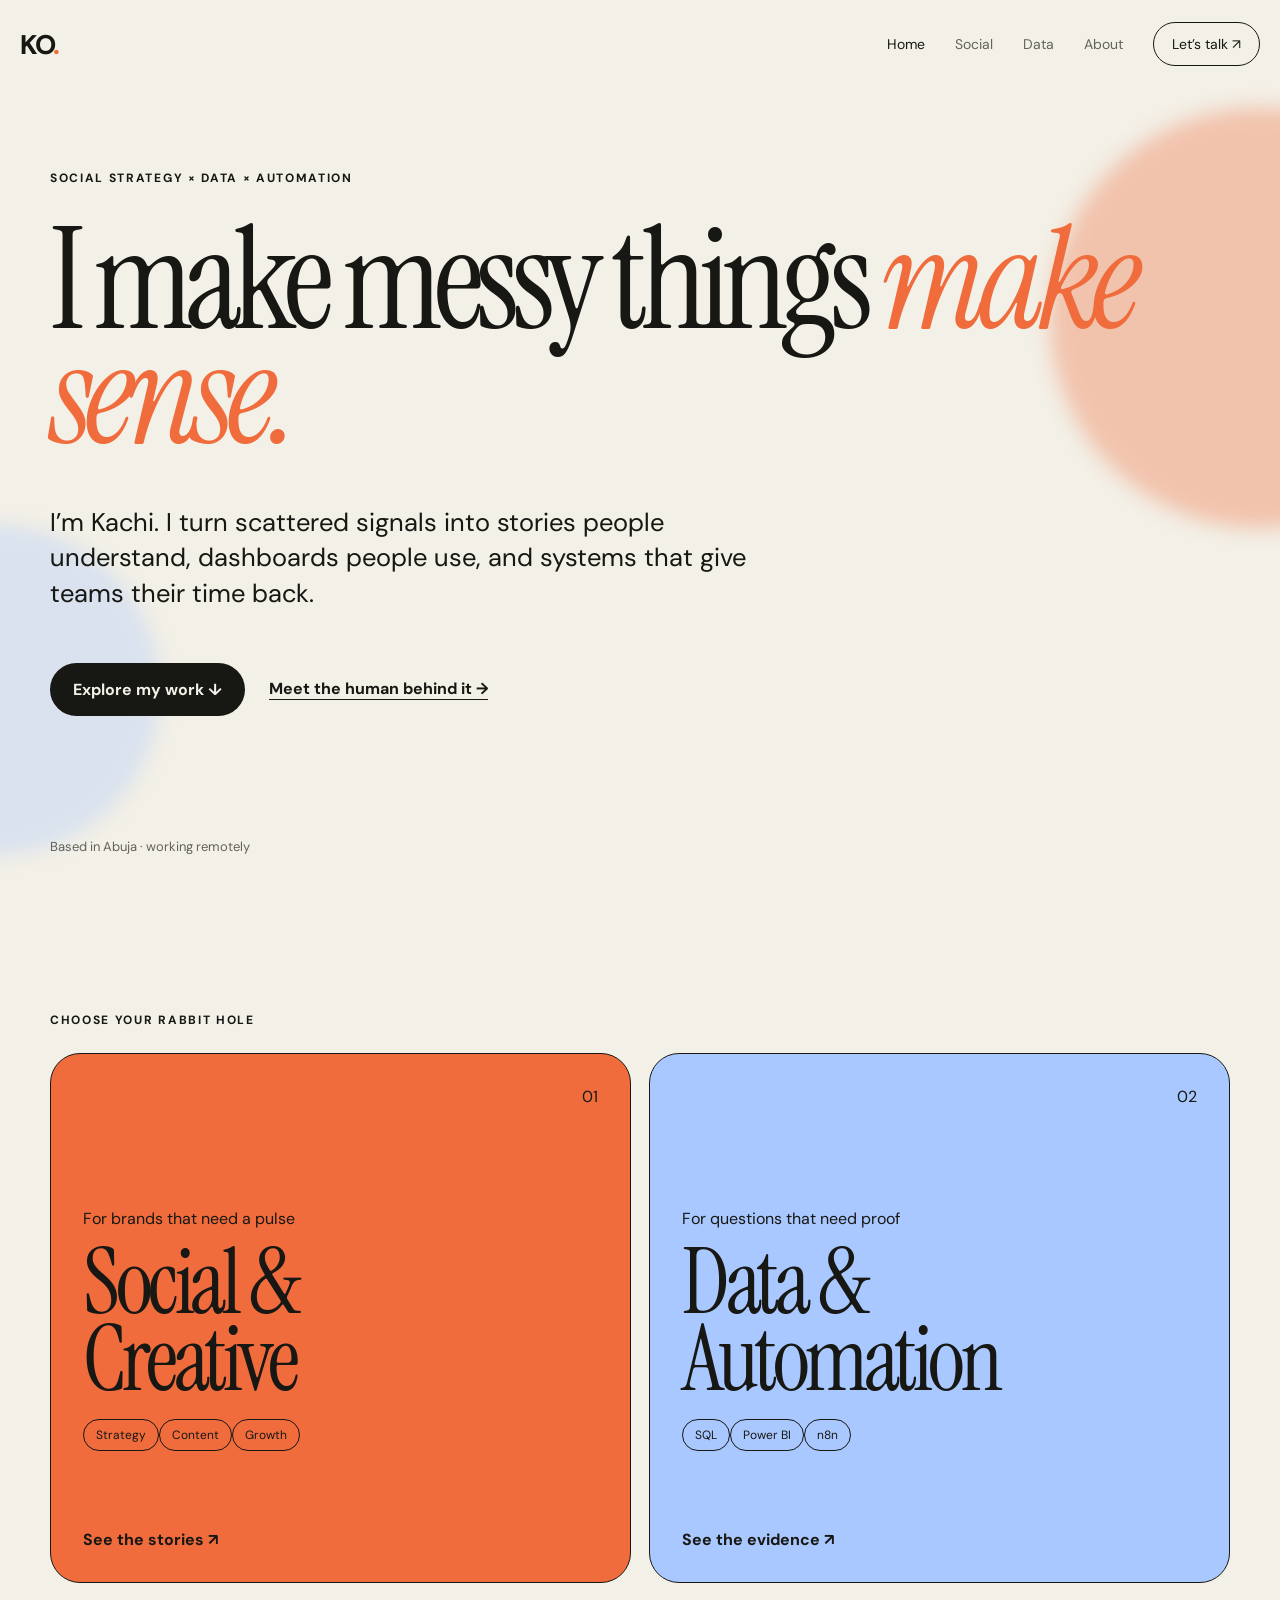
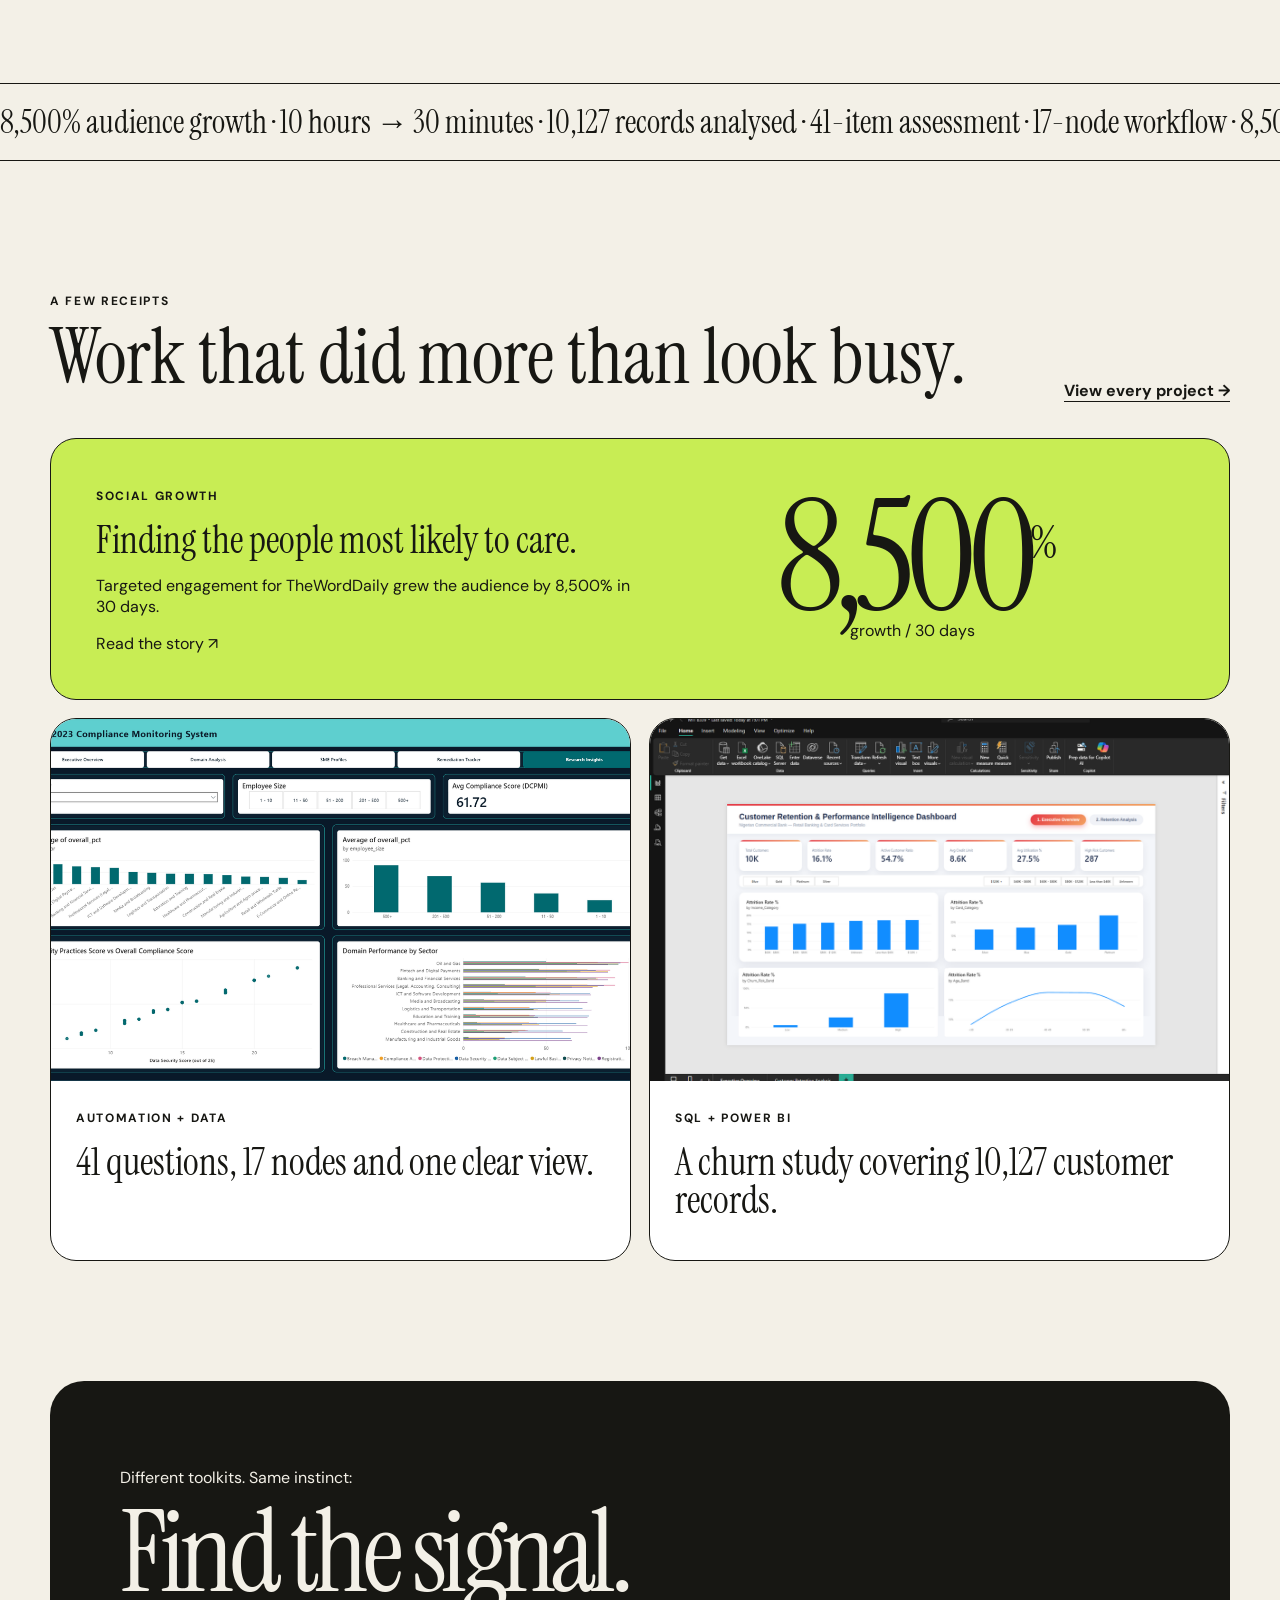
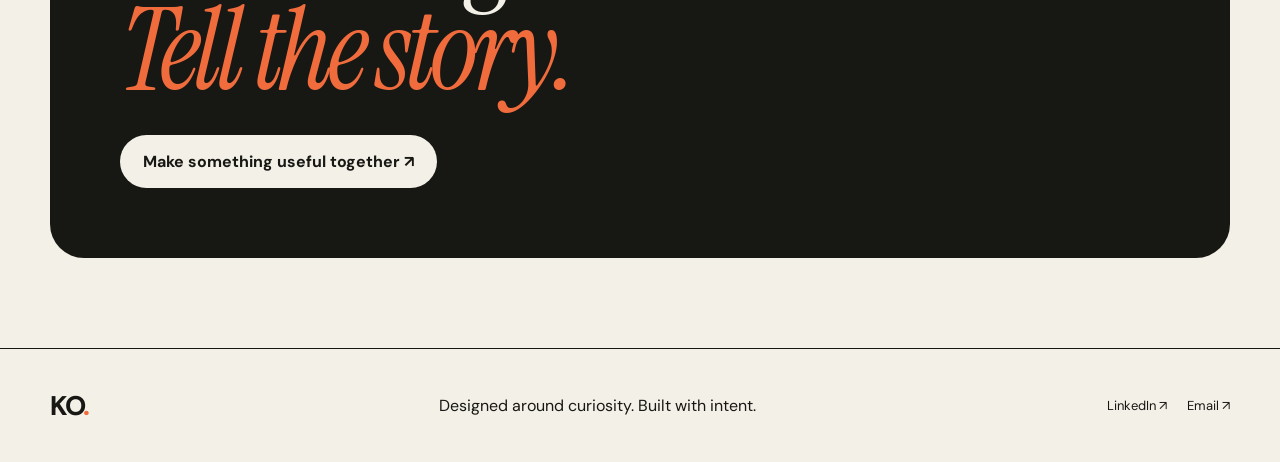
==== index.html @ 6366be4b "Correct portfolio media mapping and add image lightbox" ====
<!doctype html><html lang="en"><head><meta charset="utf-8"><meta name="viewport" content="width=device-width,initial-scale=1"><meta name="description" content="Kachi Ochemba — social strategist, data analyst and automation builder."><title>Kachi Ochemba — Making messy things make sense</title><link rel="icon" href="assets/favicon.svg"><link rel="stylesheet" href="styles.css"></head><body data-page="home"><div class="orb orb-a"></div><div class="orb orb-b"></div><header class="site-header"><a class="mark" href="index.html">KO<span>.</span></a><button class="menu">Menu</button><nav><a class="active" href="index.html">Home</a><a href="socials.html">Social</a><a href="data.html">Data</a><a href="about.html">About</a><a class="nav-cta" href="about.html#contact">Let’s talk ↗</a></nav></header><main>
<section class="hero wrap reveal"><p class="eyebrow">Social strategy × data × automation</p><h1>I make messy things <em>make sense.</em></h1><p class="hero-copy">I’m Kachi. I turn scattered signals into stories people understand, dashboards people use, and systems that give teams their time back.</p><div class="hero-actions"><a class="button dark" href="#choose">Explore my work ↓</a><a class="text-link" href="about.html">Meet the human behind it →</a></div><div class="hero-note">Based in Abuja · working remotely</div></section>
<section id="choose" class="choice wrap reveal"><p class="section-kicker">Choose your rabbit hole</p><div class="choice-grid"><a class="choice-card social-card" href="socials.html"><span class="choice-no">01</span><div><p>For brands that need a pulse</p><h2>Social &amp;<br>Creative</h2><span class="pill">Strategy</span><span class="pill">Content</span><span class="pill">Growth</span></div><strong>See the stories ↗</strong></a><a class="choice-card data-card" href="data.html"><span class="choice-no">02</span><div><p>For questions that need proof</p><h2>Data &amp;<br>Automation</h2><span class="pill">SQL</span><span class="pill">Power BI</span><span class="pill">n8n</span></div><strong>See the evidence ↗</strong></a></div></section>
<section class="ticker"><div>8,500% audience growth · 10 hours → 30 minutes · 10,127 records analysed · 41-item assessment · 17-node workflow · 8,500% audience growth ·</div></section>
<section class="featured wrap reveal"><div class="section-head"><div><p class="eyebrow">A few receipts</p><h2>Work that did more than look busy.</h2></div><a class="text-link" href="data.html">View every project →</a></div><div class="feature-grid"><article class="feature feature-wide"><div><span class="tag">SOCIAL GROWTH</span><h3>Finding the people most likely to care.</h3><p>Targeted engagement for TheWordDaily grew the audience by 8,500% in 30 days.</p><a href="socials.html#theworddaily">Read the story ↗</a></div><div class="metric-art"><strong>8,500<sup>%</sup></strong><span>growth / 30 days</span></div></article><a class="feature image-feature" href="project.html?id=ndpa"><img src="assets/imported/ndpa-1.png" alt="NDPA readiness dashboard"><div><span class="tag">AUTOMATION + DATA</span><h3>41 questions, 17 nodes and one clear view.</h3></div></a><a class="feature image-feature" href="project.html?id=retention"><img src="assets/imported/retention-1.png" alt="Customer retention dashboard"><div><span class="tag">SQL + POWER BI</span><h3>A churn study covering 10,127 customer records.</h3></div></a></div></section>
<section class="closing wrap reveal"><p>Different toolkits. Same instinct:</p><h2>Find the signal.<br><em>Tell the story.</em></h2><a class="button light" href="about.html#contact">Make something useful together ↗</a></section></main><footer><a class="mark" href="index.html">KO<span>.</span></a><p>Designed around curiosity. Built with intent.</p><div><a href="https://www.linkedin.com/in/onyekachi-ochemba">LinkedIn ↗</a><a href="mailto:ochembaonyekachi.t@gmail.com">Email ↗</a></div></footer><script src="script.js"></script></body></html>
---- styles.css ----
@import url('enhancements.css');@import url('https://fonts.googleapis.com/css2?family=DM+Sans:wght@400;500;600;700&family=Instrument+Serif:ital@0;1&display=swap');
:root{--ink:#171713;--paper:#f3f0e7;--orange:#f06c3d;--lime:#c8ed54;--blue:#a9c8ff;--line:rgba(23,23,19,.18);--serif:'Instrument Serif',Georgia,serif;--sans:'DM Sans',Arial,sans-serif}*{box-sizing:border-box}html{scroll-behavior:smooth}body{margin:0;background:var(--paper);color:var(--ink);font-family:var(--sans);overflow-x:hidden}a{color:inherit;text-decoration:none}img,video{display:block;max-width:100%}.wrap{width:min(1180px,calc(100% - 40px));margin:auto}.site-header{height:88px;width:min(1260px,calc(100% - 40px));margin:auto;display:flex;align-items:center;justify-content:space-between;position:relative;z-index:20}.mark{font-size:27px;font-weight:800;letter-spacing:-2px}.mark span{color:var(--orange)}nav{display:flex;align-items:center;gap:30px;font-size:14px}nav a{opacity:.65}nav a:hover,nav a.active{opacity:1}.nav-cta{border:1px solid var(--ink);border-radius:99px;padding:12px 18px;opacity:1}.menu{display:none;border:0;background:transparent;font:inherit}.orb{position:fixed;z-index:-1;border-radius:50%;filter:blur(10px);opacity:.34;pointer-events:none;animation:drift 12s ease-in-out infinite alternate}.orb-a{width:420px;height:420px;background:var(--orange);right:-190px;top:12%}.orb-b{width:330px;height:330px;background:var(--blue);left:-170px;bottom:5%;animation-delay:-5s}@keyframes drift{to{transform:translate3d(35px,-45px,0) scale(1.08)}}
.eyebrow,.section-kicker,.tag{font-size:12px;font-weight:700;letter-spacing:.14em;text-transform:uppercase}.hero{min-height:calc(100vh - 88px);display:flex;flex-direction:column;justify-content:center;padding:70px 0 45px}.hero h1,.page-hero h1,.about-hero h1{font-family:var(--serif);font-size:clamp(72px,11vw,160px);line-height:.82;letter-spacing:-.055em;margin:25px 0;max-width:1100px;font-weight:400}.hero h1 em,.page-hero h1 em,.about-hero h1 em,.closing em,.contact em{color:var(--orange);font-weight:400}.hero-copy,.page-hero>p:last-child{font-size:clamp(18px,2vw,27px);line-height:1.4;max-width:720px}.hero-actions{display:flex;gap:24px;align-items:center;margin-top:25px}.button{padding:16px 23px;border-radius:99px;display:inline-block;font-weight:700}.dark{background:var(--ink);color:var(--paper)}.light{background:var(--paper);color:var(--ink)}.text-link{font-weight:700;border-bottom:1px solid}.hero-note{margin-top:auto;font-size:13px;opacity:.65}.choice{padding:100px 0}.choice-grid{display:grid;grid-template-columns:1fr 1fr;gap:18px;margin-top:25px}.choice-card{min-height:530px;border:1px solid var(--ink);border-radius:30px;padding:32px;display:flex;flex-direction:column;justify-content:space-between;transition:.45s cubic-bezier(.2,.8,.2,1);overflow:hidden}.choice-card:hover{transform:translateY(-8px) rotate(-.5deg);box-shadow:10px 12px 0 var(--ink)}.social-card{background:var(--orange)}.data-card{background:var(--blue)}.choice-no{align-self:flex-end}.choice-card h2{font:400 clamp(58px,7vw,98px)/.85 var(--serif);letter-spacing:-.05em;margin:10px 0 25px}.pill{border:1px solid;border-radius:99px;padding:7px 12px;font-size:12px}.ticker{border-block:1px solid;overflow:hidden;padding:17px 0;white-space:nowrap}.ticker div{font:32px var(--serif);animation:ticker 25s linear infinite}@keyframes ticker{to{transform:translateX(-50%)}}.featured{padding:120px 0}.section-head{display:flex;justify-content:space-between;align-items:end;gap:30px;margin-bottom:36px}.section-head h2,.process h2{font:400 clamp(48px,6vw,82px)/.95 var(--serif);margin:8px 0}.feature-grid{display:grid;grid-template-columns:1fr 1fr;gap:18px}.feature{border:1px solid;border-radius:26px;overflow:hidden;background:#fff;transition:.35s}.feature:hover,.project-card:hover{transform:translateY(-6px)}.feature-wide{grid-column:1/-1;background:var(--lime);display:grid;grid-template-columns:1fr 1fr;padding:45px}.feature h3{font:400 38px/1 var(--serif);margin:16px 0}.metric-art{display:flex;flex-direction:column;justify-content:center;align-items:center}.metric-art strong{font:400 clamp(80px,12vw,170px)/.8 var(--serif);letter-spacing:-.06em}.metric-art sup{font-size:.3em}.image-feature img{width:100%;aspect-ratio:16/10;object-fit:cover}.image-feature div{padding:25px}.closing{background:var(--ink);color:var(--paper);border-radius:34px;padding:70px;margin-bottom:90px}.closing h2,.contact h2{font:400 clamp(62px,9vw,125px)/.85 var(--serif);letter-spacing:-.05em;margin:15px 0 35px}
.page-hero{padding:100px 0 80px}.page-hero h1{font-size:clamp(70px,10vw,145px)}.social-proof{display:grid;grid-template-columns:repeat(3,1fr);border-block:1px solid}.social-proof div{padding:35px;border-right:1px solid;display:flex;flex-direction:column}.social-proof div:last-child{border:0}.social-proof strong{font:400 48px var(--serif)}.social-proof span{font-size:13px}.case-list{padding:100px 0}.social-case{display:grid;grid-template-columns:55px 1.1fr .9fr;gap:32px;padding:70px 0;border-top:1px solid;align-items:center}.social-case.reverse .case-story{order:3}.social-case.reverse .case-visual,.social-case.reverse .case-video{order:2}.case-index{align-self:start;font:26px var(--serif)}.case-story h2{font:400 clamp(46px,5vw,74px)/.95 var(--serif);margin:12px 0}.lead{font-size:19px;line-height:1.55}.story-grid{display:grid;grid-template-columns:1fr 1fr;gap:24px}.story-grid h3{font-size:13px;text-transform:uppercase;letter-spacing:.1em}.story-grid p{line-height:1.55}.case-visual,.case-video{width:100%;max-height:600px;object-fit:cover;border:1px solid;border-radius:24px;background:#111}.case-visual.portrait{object-position:top}.reel-room{background:var(--ink);color:var(--paper);padding:90px 0}.video-row{display:grid;grid-template-columns:repeat(3,1fr);gap:18px}.video-row video{width:100%;aspect-ratio:9/16;object-fit:cover;border-radius:22px;border:1px solid #555}.process{padding:100px 0}.process ol{list-style:none;padding:0;border-top:1px solid}.process li{display:grid;grid-template-columns:60px 180px 1fr;padding:24px 0;border-bottom:1px solid;align-items:center}.process b{font:32px var(--serif)}
.project-grid{display:grid;grid-template-columns:1fr 1fr;gap:24px;padding-bottom:110px}.project-card{border:1px solid;border-radius:25px;overflow:hidden;background:#fff;transition:.35s}.hero-project{grid-column:1/-1;display:grid;grid-template-columns:1.2fr .8fr}.project-image{background:#dde7ee;padding:18px;display:flex;align-items:center}.project-image img{width:100%;aspect-ratio:16/10;object-fit:contain}.project-copy{padding:30px}.project-copy>span{font-size:11px;letter-spacing:.12em}.project-copy h2{font:400 40px/1 var(--serif);margin:16px 0}.project-copy p{line-height:1.55}.project-copy b{font-size:13px}.project-detail-hero{padding:85px 0 45px}.project-detail-hero h1{font:400 clamp(60px,9vw,125px)/.85 var(--serif);letter-spacing:-.05em;margin:20px 0}.project-meta{display:flex;flex-wrap:wrap;gap:8px}.project-meta span{border:1px solid;border-radius:99px;padding:7px 11px;font-size:11px}.project-gallery{display:grid;grid-template-columns:repeat(2,1fr);gap:18px}.project-gallery img{width:100%;border:1px solid;border-radius:20px}.project-narrative{display:grid;grid-template-columns:repeat(2,1fr);gap:40px;padding:80px 0}.project-narrative h2{font:400 50px var(--serif);margin:0}.project-narrative h3{font-size:13px;letter-spacing:.12em;text-transform:uppercase;margin-top:30px}.project-narrative p{font-size:18px;line-height:1.65}.resource-links{display:flex;gap:12px;flex-wrap:wrap}.resource-links a{border:1px solid;border-radius:99px;padding:12px 17px;font-weight:700}
.about-hero{display:grid;grid-template-columns:1.2fr .8fr;gap:60px;align-items:center;padding:80px 0}.about-hero h1{font-size:clamp(58px,7vw,105px)}.about-hero p{font-size:20px;line-height:1.6}.about-hero figure{margin:0}.about-hero img{width:100%;max-height:650px;object-fit:cover;border-radius:200px 200px 20px 20px;border:1px solid}.about-hero figcaption{text-align:center;font-size:12px;margin-top:10px}.about-body{display:grid;grid-template-columns:1fr 1fr;gap:70px;border-block:1px solid;padding:90px 0}.about-body h2{font:400 60px/1 var(--serif);margin:12px 0}.about-body p{font-size:18px;line-height:1.7}.tool-belt{padding:80px 0}.tool-belt div{display:flex;flex-wrap:wrap;gap:10px;margin-top:25px}.tool-belt span{font:30px var(--serif);border:1px solid;border-radius:99px;padding:10px 19px}.contact{background:var(--orange);border:1px solid;border-radius:30px;padding:60px;margin-bottom:90px}.email-link{font-size:clamp(20px,3vw,42px);border-bottom:2px solid}.contact-links{display:flex;gap:25px;margin-top:35px}footer{border-top:1px solid;padding:30px max(20px,calc((100vw - 1180px)/2));display:flex;justify-content:space-between;align-items:center}footer div{display:flex;gap:20px;font-size:13px}
.reveal{opacity:0;transform:translateY(28px);transition:opacity .8s,transform .8s}.reveal.visible{opacity:1;transform:none}@media(max-width:780px){.site-header{height:70px}.menu{display:block}nav{display:none;position:absolute;top:65px;left:0;right:0;background:var(--paper);border:1px solid;padding:20px;border-radius:18px;flex-direction:column;align-items:flex-start}nav.open{display:flex}.hero{min-height:85vh}.hero h1{font-size:70px}.choice-grid,.feature-grid,.project-grid,.about-hero,.about-body,.project-narrative{grid-template-columns:1fr}.choice-card{min-height:400px}.feature-wide,.hero-project{grid-column:auto;display:block}.metric-art{padding-top:55px}.social-proof{grid-template-columns:1fr}.social-proof div{border-right:0;border-bottom:1px solid}.social-case{grid-template-columns:35px 1fr}.case-visual,.case-video{grid-column:2}.social-case.reverse .case-story,.social-case.reverse .case-visual,.social-case.reverse .case-video{order:initial}.video-row{grid-template-columns:1fr 1fr 1fr;overflow:auto}.video-row video{min-width:240px}.story-grid{grid-template-columns:1fr}.process li{grid-template-columns:45px 100px 1fr}.project-gallery{grid-template-columns:1fr}.about-hero figure{width:80%;margin:auto}.contact{padding:35px 22px}.contact-links,footer{flex-direction:column;align-items:flex-start}.section-head{align-items:flex-start;flex-direction:column}}@media(prefers-reduced-motion:reduce){*{scroll-behavior:auto!important;animation:none!important;transition:none!important}.reveal{opacity:1;transform:none}}
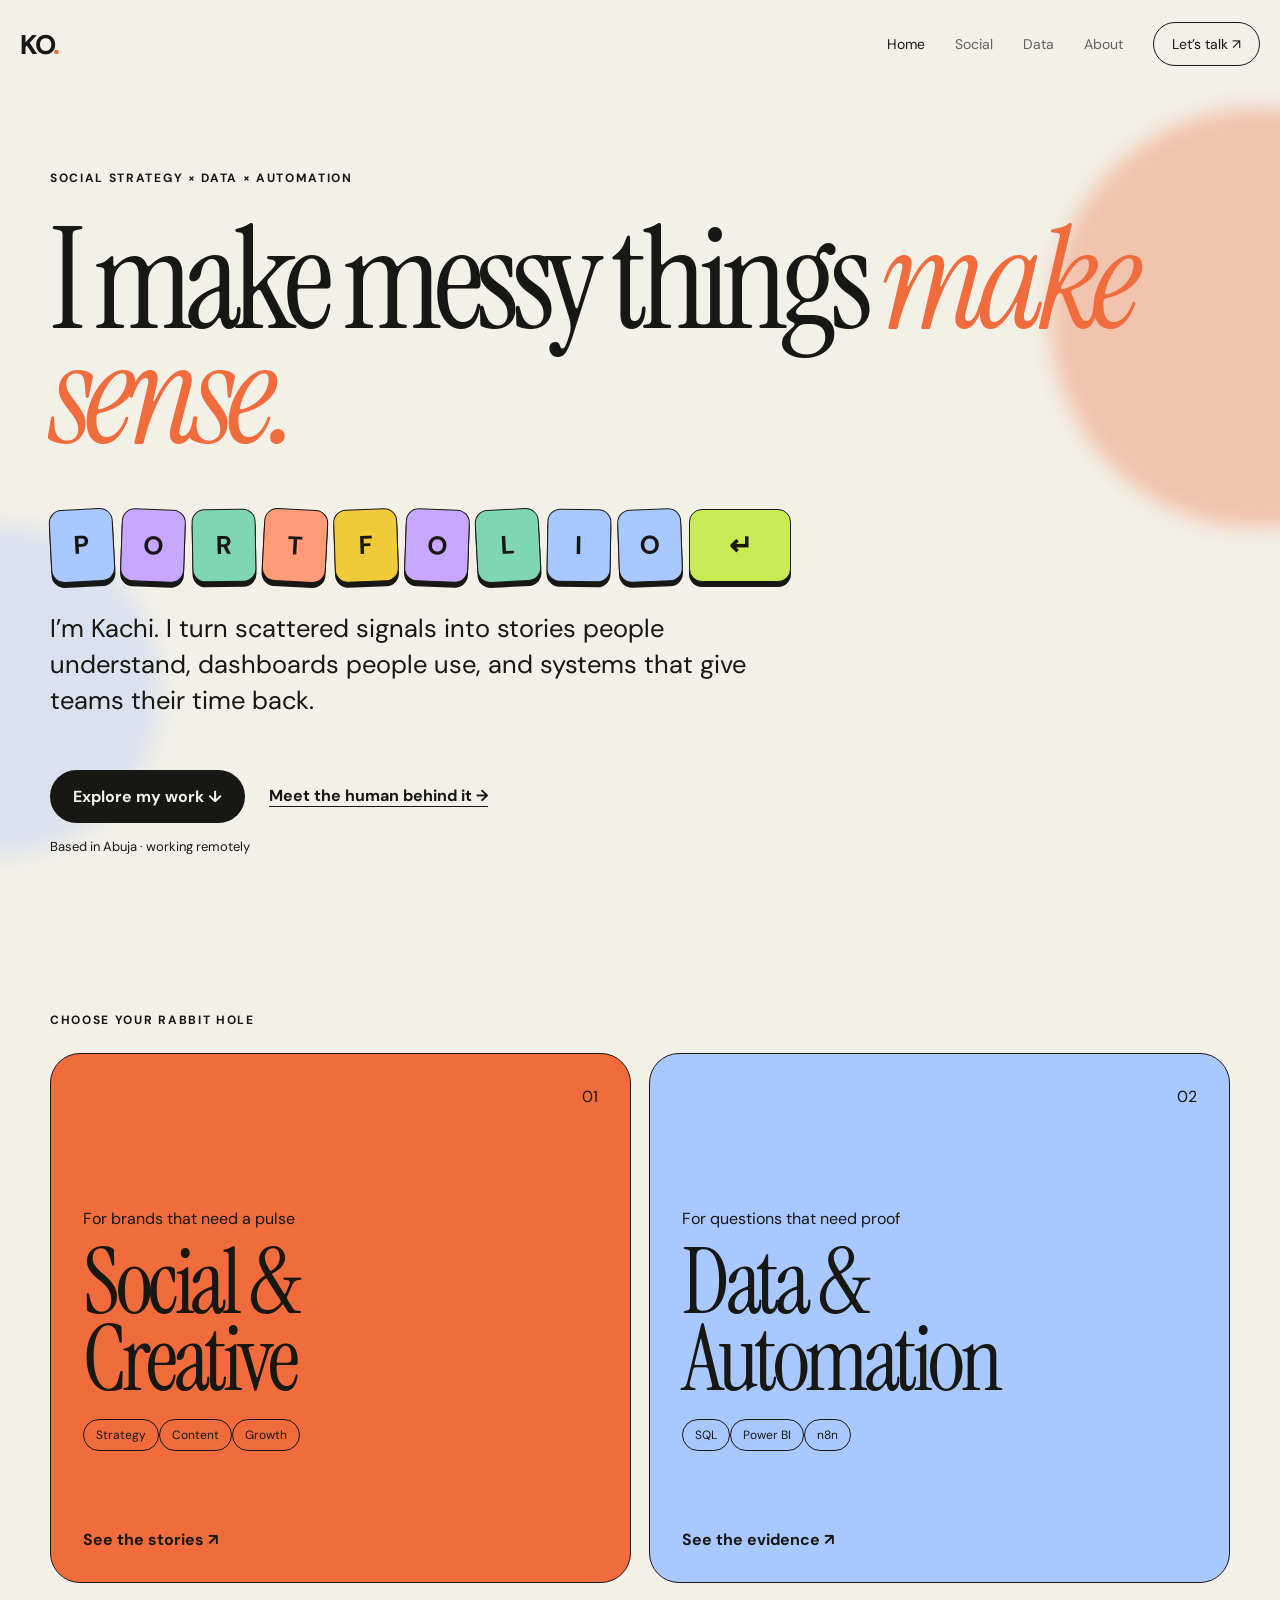
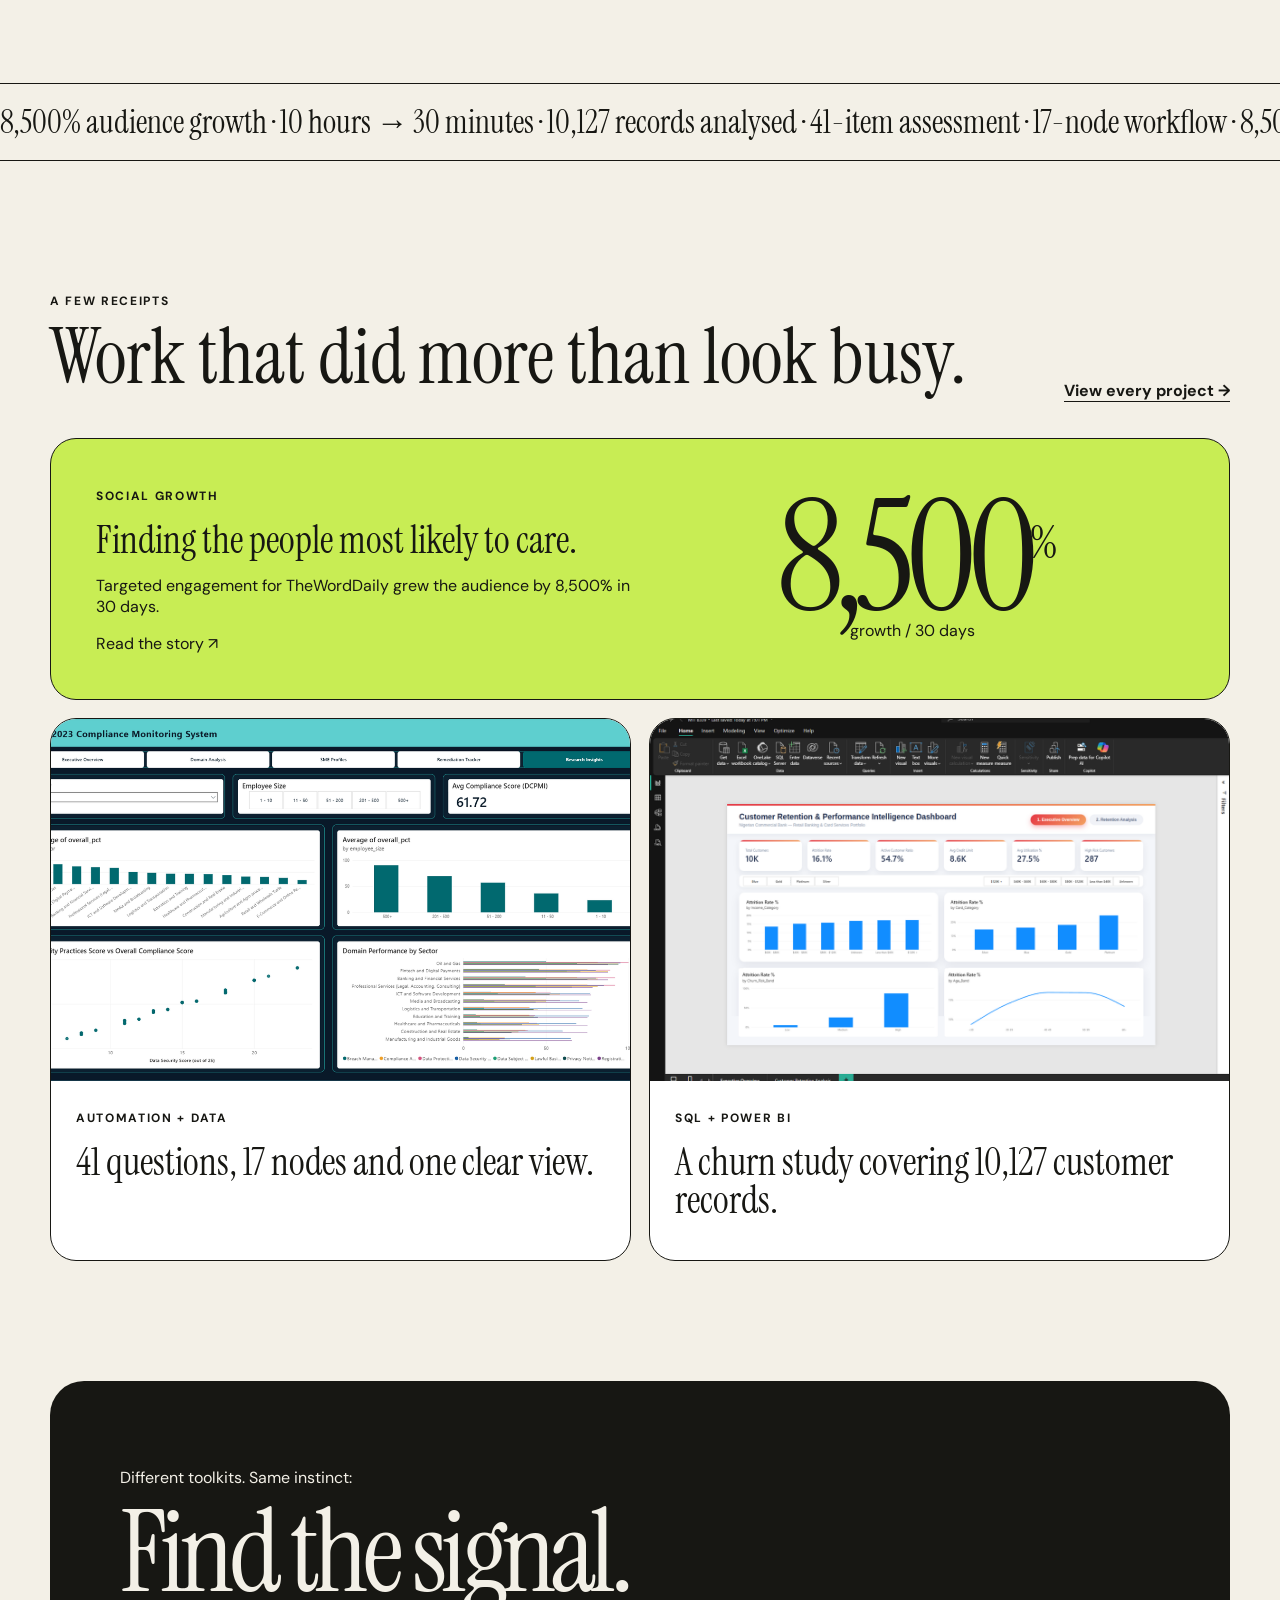
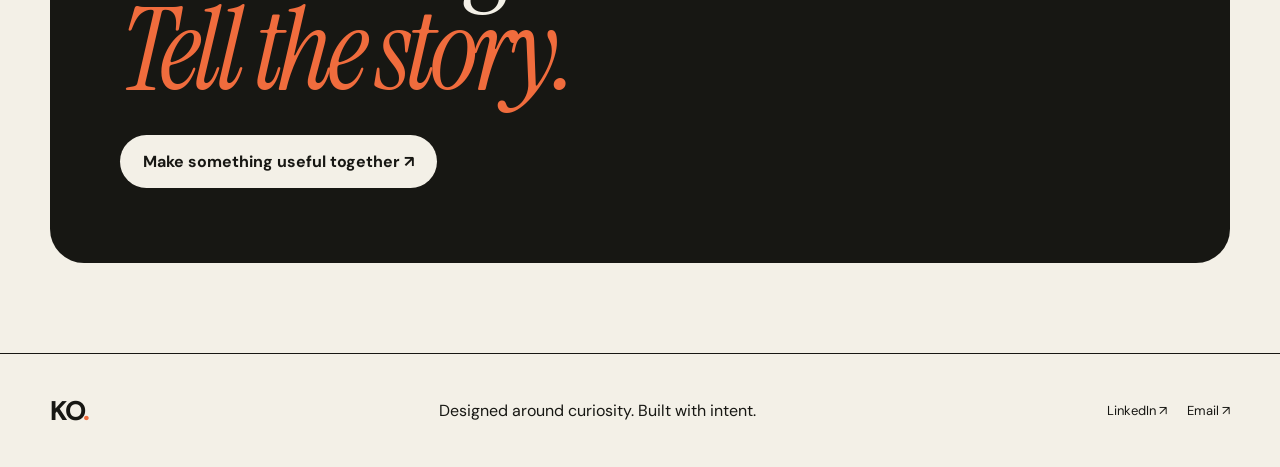
==== commit 8791a846: "Add tactile motion system and new portrait" ====
--- a/index.html
+++ b/index.html
@@ -1,5 +1,5 @@
 <!doctype html><html lang="en"><head><meta charset="utf-8"><meta name="viewport" content="width=device-width,initial-scale=1"><meta name="description" content="Kachi Ochemba — social strategist, data analyst and automation builder."><title>Kachi Ochemba — Making messy things make sense</title><link rel="icon" href="assets/favicon.svg"><link rel="stylesheet" href="styles.css"></head><body data-page="home"><div class="orb orb-a"></div><div class="orb orb-b"></div><header class="site-header"><a class="mark" href="index.html">KO<span>.</span></a><button class="menu">Menu</button><nav><a class="active" href="index.html">Home</a><a href="socials.html">Social</a><a href="data.html">Data</a><a href="about.html">About</a><a class="nav-cta" href="about.html#contact">Let’s talk ↗</a></nav></header><main>
-<section class="hero wrap reveal"><p class="eyebrow">Social strategy × data × automation</p><h1>I make messy things <em>make sense.</em></h1><p class="hero-copy">I’m Kachi. I turn scattered signals into stories people understand, dashboards people use, and systems that give teams their time back.</p><div class="hero-actions"><a class="button dark" href="#choose">Explore my work ↓</a><a class="text-link" href="about.html">Meet the human behind it →</a></div><div class="hero-note">Based in Abuja · working remotely</div></section>
+<section class="hero wrap reveal"><p class="eyebrow">Social strategy × data × automation</p><h1>I make messy things <em>make sense.</em></h1><div class="key-deck" aria-label="Portfolio"><span style="--r:-3deg">P</span><span style="--r:2deg">O</span><span style="--r:-1deg">R</span><span style="--r:3deg">T</span><span style="--r:-2deg">F</span><span style="--r:2deg">O</span><span style="--r:-3deg">L</span><span style="--r:1deg">I</span><span style="--r:-2deg">O</span><span class="enter-key">↵</span></div><p class="hero-copy">I’m Kachi. I turn scattered signals into stories people understand, dashboards people use, and systems that give teams their time back.</p><div class="hero-actions"><a class="button dark" href="#choose">Explore my work ↓</a><a class="text-link" href="about.html">Meet the human behind it →</a></div><div class="hero-note">Based in Abuja · working remotely</div></section>
 <section id="choose" class="choice wrap reveal"><p class="section-kicker">Choose your rabbit hole</p><div class="choice-grid"><a class="choice-card social-card" href="socials.html"><span class="choice-no">01</span><div><p>For brands that need a pulse</p><h2>Social &amp;<br>Creative</h2><span class="pill">Strategy</span><span class="pill">Content</span><span class="pill">Growth</span></div><strong>See the stories ↗</strong></a><a class="choice-card data-card" href="data.html"><span class="choice-no">02</span><div><p>For questions that need proof</p><h2>Data &amp;<br>Automation</h2><span class="pill">SQL</span><span class="pill">Power BI</span><span class="pill">n8n</span></div><strong>See the evidence ↗</strong></a></div></section>
 <section class="ticker"><div>8,500% audience growth · 10 hours → 30 minutes · 10,127 records analysed · 41-item assessment · 17-node workflow · 8,500% audience growth ·</div></section>
 <section class="featured wrap reveal"><div class="section-head"><div><p class="eyebrow">A few receipts</p><h2>Work that did more than look busy.</h2></div><a class="text-link" href="data.html">View every project →</a></div><div class="feature-grid"><article class="feature feature-wide"><div><span class="tag">SOCIAL GROWTH</span><h3>Finding the people most likely to care.</h3><p>Targeted engagement for TheWordDaily grew the audience by 8,500% in 30 days.</p><a href="socials.html#theworddaily">Read the story ↗</a></div><div class="metric-art"><strong>8,500<sup>%</sup></strong><span>growth / 30 days</span></div></article><a class="feature image-feature" href="project.html?id=ndpa"><img src="assets/imported/ndpa-1.png" alt="NDPA readiness dashboard"><div><span class="tag">AUTOMATION + DATA</span><h3>41 questions, 17 nodes and one clear view.</h3></div></a><a class="feature image-feature" href="project.html?id=retention"><img src="assets/imported/retention-1.png" alt="Customer retention dashboard"><div><span class="tag">SQL + POWER BI</span><h3>A churn study covering 10,127 customer records.</h3></div></a></div></section>
--- a/styles.css
+++ b/styles.css
@@ -1,4 +1,4 @@
-@import url('enhancements.css');@import url('https://fonts.googleapis.com/css2?family=DM+Sans:wght@400;500;600;700&family=Instrument+Serif:ital@0;1&display=swap');
+@import url('enhancements.css');@import url('motion.css');@import url('https://fonts.googleapis.com/css2?family=DM+Sans:wght@400;500;600;700&family=Instrument+Serif:ital@0;1&display=swap');
 :root{--ink:#171713;--paper:#f3f0e7;--orange:#f06c3d;--lime:#c8ed54;--blue:#a9c8ff;--line:rgba(23,23,19,.18);--serif:'Instrument Serif',Georgia,serif;--sans:'DM Sans',Arial,sans-serif}*{box-sizing:border-box}html{scroll-behavior:smooth}body{margin:0;background:var(--paper);color:var(--ink);font-family:var(--sans);overflow-x:hidden}a{color:inherit;text-decoration:none}img,video{display:block;max-width:100%}.wrap{width:min(1180px,calc(100% - 40px));margin:auto}.site-header{height:88px;width:min(1260px,calc(100% - 40px));margin:auto;display:flex;align-items:center;justify-content:space-between;position:relative;z-index:20}.mark{font-size:27px;font-weight:800;letter-spacing:-2px}.mark span{color:var(--orange)}nav{display:flex;align-items:center;gap:30px;font-size:14px}nav a{opacity:.65}nav a:hover,nav a.active{opacity:1}.nav-cta{border:1px solid var(--ink);border-radius:99px;padding:12px 18px;opacity:1}.menu{display:none;border:0;background:transparent;font:inherit}.orb{position:fixed;z-index:-1;border-radius:50%;filter:blur(10px);opacity:.34;pointer-events:none;animation:drift 12s ease-in-out infinite alternate}.orb-a{width:420px;height:420px;background:var(--orange);right:-190px;top:12%}.orb-b{width:330px;height:330px;background:var(--blue);left:-170px;bottom:5%;animation-delay:-5s}@keyframes drift{to{transform:translate3d(35px,-45px,0) scale(1.08)}}
 .eyebrow,.section-kicker,.tag{font-size:12px;font-weight:700;letter-spacing:.14em;text-transform:uppercase}.hero{min-height:calc(100vh - 88px);display:flex;flex-direction:column;justify-content:center;padding:70px 0 45px}.hero h1,.page-hero h1,.about-hero h1{font-family:var(--serif);font-size:clamp(72px,11vw,160px);line-height:.82;letter-spacing:-.055em;margin:25px 0;max-width:1100px;font-weight:400}.hero h1 em,.page-hero h1 em,.about-hero h1 em,.closing em,.contact em{color:var(--orange);font-weight:400}.hero-copy,.page-hero>p:last-child{font-size:clamp(18px,2vw,27px);line-height:1.4;max-width:720px}.hero-actions{display:flex;gap:24px;align-items:center;margin-top:25px}.button{padding:16px 23px;border-radius:99px;display:inline-block;font-weight:700}.dark{background:var(--ink);color:var(--paper)}.light{background:var(--paper);color:var(--ink)}.text-link{font-weight:700;border-bottom:1px solid}.hero-note{margin-top:auto;font-size:13px;opacity:.65}.choice{padding:100px 0}.choice-grid{display:grid;grid-template-columns:1fr 1fr;gap:18px;margin-top:25px}.choice-card{min-height:530px;border:1px solid var(--ink);border-radius:30px;padding:32px;display:flex;flex-direction:column;justify-content:space-between;transition:.45s cubic-bezier(.2,.8,.2,1);overflow:hidden}.choice-card:hover{transform:translateY(-8px) rotate(-.5deg);box-shadow:10px 12px 0 var(--ink)}.social-card{background:var(--orange)}.data-card{background:var(--blue)}.choice-no{align-self:flex-end}.choice-card h2{font:400 clamp(58px,7vw,98px)/.85 var(--serif);letter-spacing:-.05em;margin:10px 0 25px}.pill{border:1px solid;border-radius:99px;padding:7px 12px;font-size:12px}.ticker{border-block:1px solid;overflow:hidden;padding:17px 0;white-space:nowrap}.ticker div{font:32px var(--serif);animation:ticker 25s linear infinite}@keyframes ticker{to{transform:translateX(-50%)}}.featured{padding:120px 0}.section-head{display:flex;justify-content:space-between;align-items:end;gap:30px;margin-bottom:36px}.section-head h2,.process h2{font:400 clamp(48px,6vw,82px)/.95 var(--serif);margin:8px 0}.feature-grid{display:grid;grid-template-columns:1fr 1fr;gap:18px}.feature{border:1px solid;border-radius:26px;overflow:hidden;background:#fff;transition:.35s}.feature:hover,.project-card:hover{transform:translateY(-6px)}.feature-wide{grid-column:1/-1;background:var(--lime);display:grid;grid-template-columns:1fr 1fr;padding:45px}.feature h3{font:400 38px/1 var(--serif);margin:16px 0}.metric-art{display:flex;flex-direction:column;justify-content:center;align-items:center}.metric-art strong{font:400 clamp(80px,12vw,170px)/.8 var(--serif);letter-spacing:-.06em}.metric-art sup{font-size:.3em}.image-feature img{width:100%;aspect-ratio:16/10;object-fit:cover}.image-feature div{padding:25px}.closing{background:var(--ink);color:var(--paper);border-radius:34px;padding:70px;margin-bottom:90px}.closing h2,.contact h2{font:400 clamp(62px,9vw,125px)/.85 var(--serif);letter-spacing:-.05em;margin:15px 0 35px}
 .page-hero{padding:100px 0 80px}.page-hero h1{font-size:clamp(70px,10vw,145px)}.social-proof{display:grid;grid-template-columns:repeat(3,1fr);border-block:1px solid}.social-proof div{padding:35px;border-right:1px solid;display:flex;flex-direction:column}.social-proof div:last-child{border:0}.social-proof strong{font:400 48px var(--serif)}.social-proof span{font-size:13px}.case-list{padding:100px 0}.social-case{display:grid;grid-template-columns:55px 1.1fr .9fr;gap:32px;padding:70px 0;border-top:1px solid;align-items:center}.social-case.reverse .case-story{order:3}.social-case.reverse .case-visual,.social-case.reverse .case-video{order:2}.case-index{align-self:start;font:26px var(--serif)}.case-story h2{font:400 clamp(46px,5vw,74px)/.95 var(--serif);margin:12px 0}.lead{font-size:19px;line-height:1.55}.story-grid{display:grid;grid-template-columns:1fr 1fr;gap:24px}.story-grid h3{font-size:13px;text-transform:uppercase;letter-spacing:.1em}.story-grid p{line-height:1.55}.case-visual,.case-video{width:100%;max-height:600px;object-fit:cover;border:1px solid;border-radius:24px;background:#111}.case-visual.portrait{object-position:top}.reel-room{background:var(--ink);color:var(--paper);padding:90px 0}.video-row{display:grid;grid-template-columns:repeat(3,1fr);gap:18px}.video-row video{width:100%;aspect-ratio:9/16;object-fit:cover;border-radius:22px;border:1px solid #555}.process{padding:100px 0}.process ol{list-style:none;padding:0;border-top:1px solid}.process li{display:grid;grid-template-columns:60px 180px 1fr;padding:24px 0;border-bottom:1px solid;align-items:center}.process b{font:32px var(--serif)}
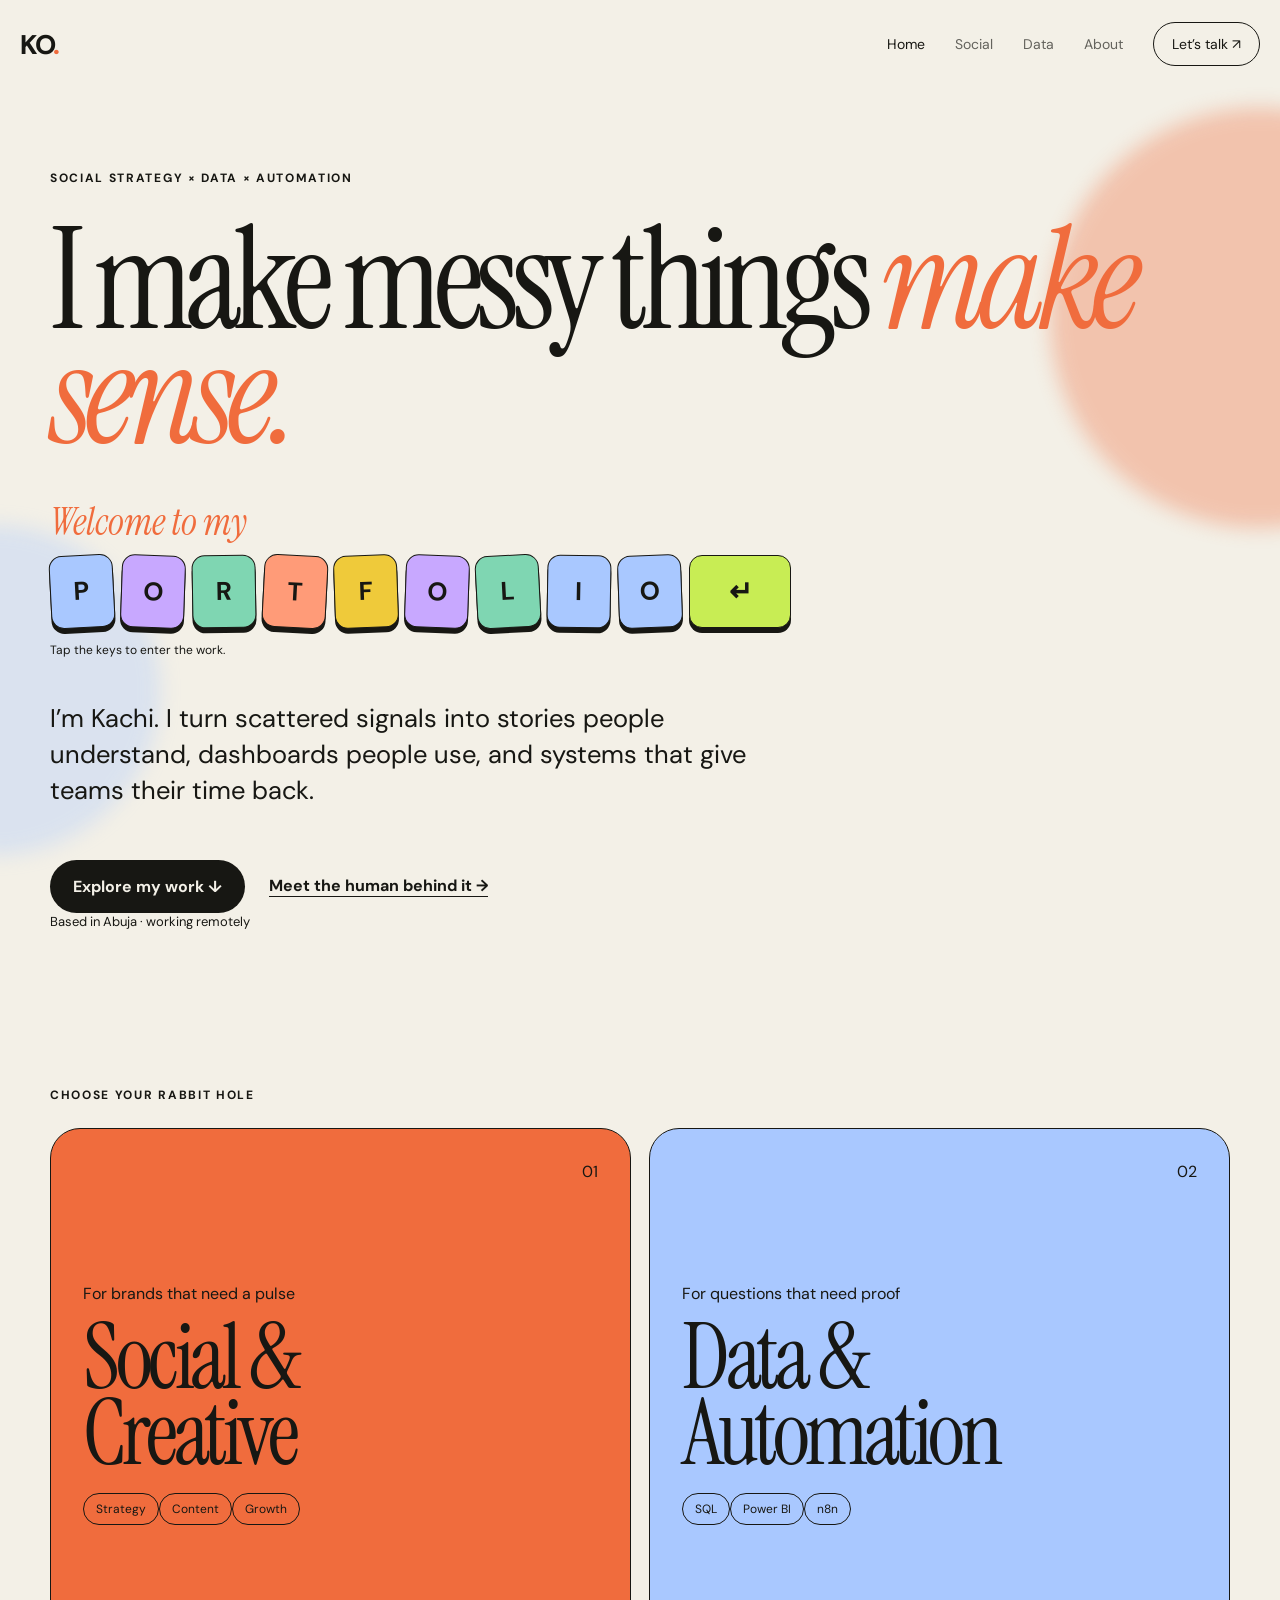
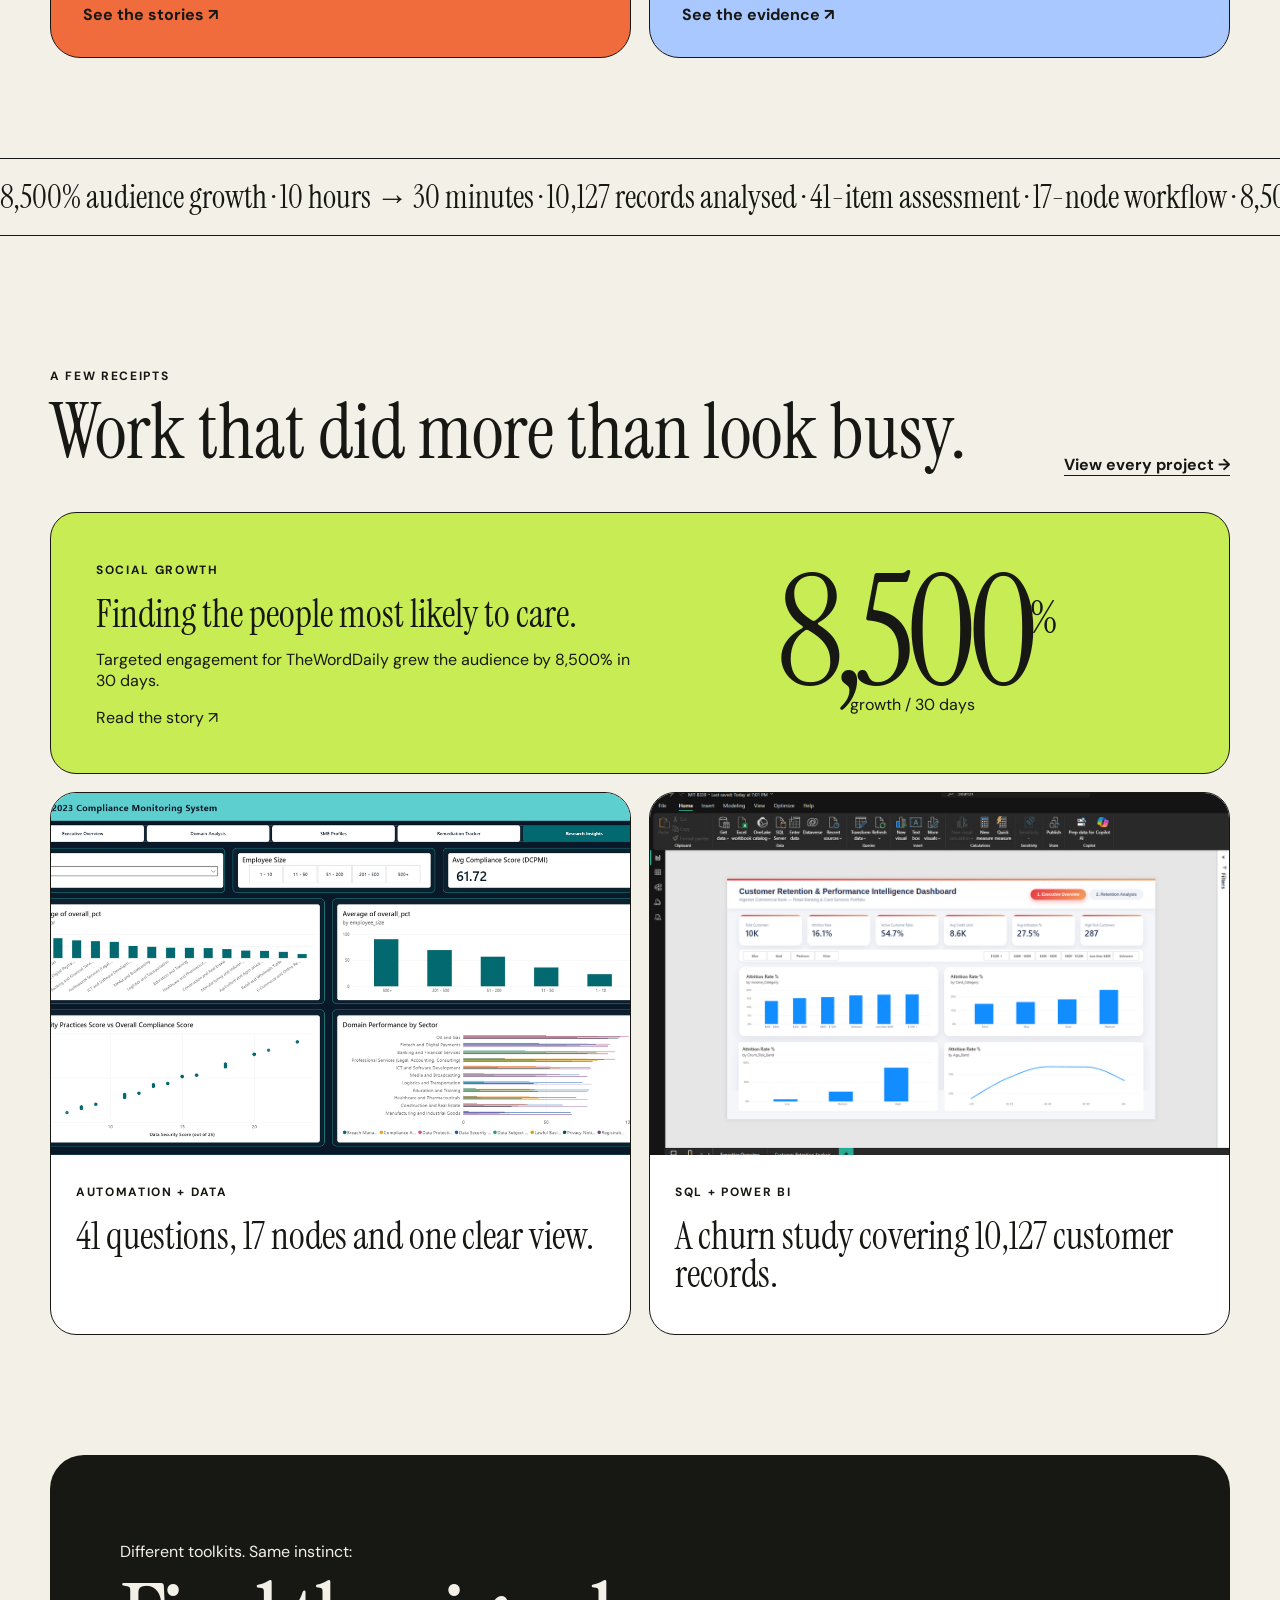
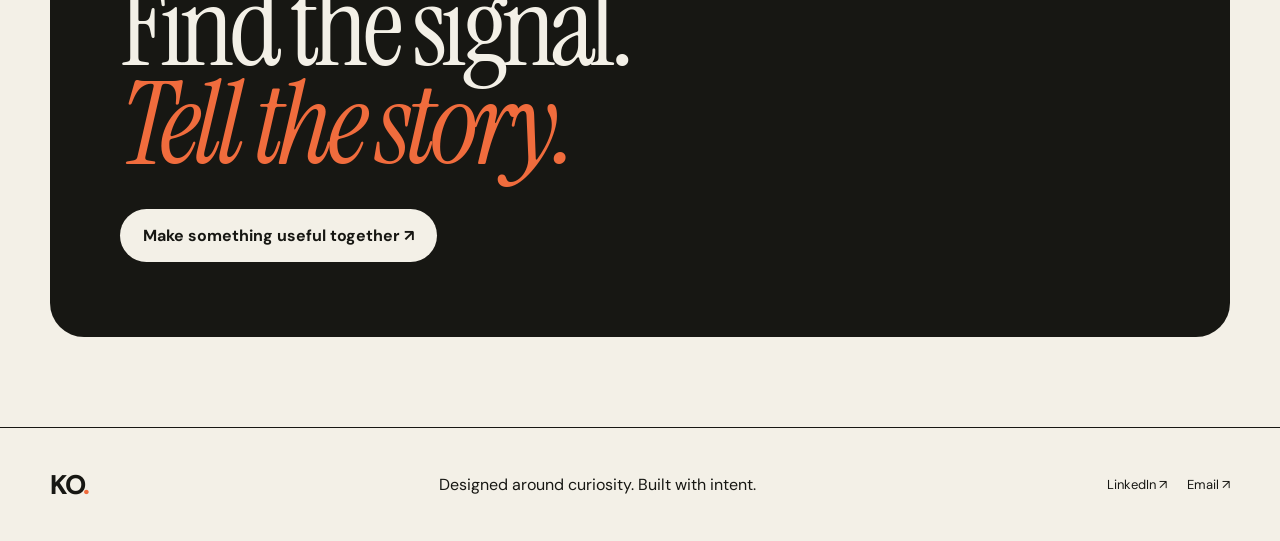
==== commit f1ff20f2: "Add accurate tool decks and stronger flip transitions" ====
--- a/index.html
+++ b/index.html
@@ -1,5 +1,5 @@
-<!doctype html><html lang="en"><head><meta charset="utf-8"><meta name="viewport" content="width=device-width,initial-scale=1"><meta name="description" content="Kachi Ochemba — social strategist, data analyst and automation builder."><title>Kachi Ochemba — Making messy things make sense</title><link rel="icon" href="assets/favicon.svg"><link rel="stylesheet" href="styles.css"></head><body data-page="home"><div class="orb orb-a"></div><div class="orb orb-b"></div><header class="site-header"><a class="mark" href="index.html">KO<span>.</span></a><button class="menu">Menu</button><nav><a class="active" href="index.html">Home</a><a href="socials.html">Social</a><a href="data.html">Data</a><a href="about.html">About</a><a class="nav-cta" href="about.html#contact">Let’s talk ↗</a></nav></header><main>
-<section class="hero wrap reveal"><p class="eyebrow">Social strategy × data × automation</p><h1>I make messy things <em>make sense.</em></h1><div class="key-deck" aria-label="Portfolio"><span style="--r:-3deg">P</span><span style="--r:2deg">O</span><span style="--r:-1deg">R</span><span style="--r:3deg">T</span><span style="--r:-2deg">F</span><span style="--r:2deg">O</span><span style="--r:-3deg">L</span><span style="--r:1deg">I</span><span style="--r:-2deg">O</span><span class="enter-key">↵</span></div><p class="hero-copy">I’m Kachi. I turn scattered signals into stories people understand, dashboards people use, and systems that give teams their time back.</p><div class="hero-actions"><a class="button dark" href="#choose">Explore my work ↓</a><a class="text-link" href="about.html">Meet the human behind it →</a></div><div class="hero-note">Based in Abuja · working remotely</div></section>
+<!doctype html><html lang="en"><head><meta charset="utf-8"><meta name="viewport" content="width=device-width,initial-scale=1"><meta name="description" content="Kachi Ochemba — social strategist, data analyst and automation builder."><title>Kachi Ochemba — Making messy things make sense</title><link rel="icon" href="assets/favicon.svg" type="image/svg+xml"><link rel="stylesheet" href="styles.css"></head><body data-page="home"><div class="orb orb-a"></div><div class="orb orb-b"></div><header class="site-header"><a class="mark" href="index.html">KO<span>.</span></a><button class="menu">Menu</button><nav><a class="active" href="index.html">Home</a><a href="socials.html">Social</a><a href="data.html">Data</a><a href="about.html">About</a><a class="nav-cta" href="about.html#contact">Let’s talk ↗</a></nav></header><main>
+<section class="hero wrap reveal"><p class="eyebrow">Social strategy × data × automation</p><h1>I make messy things <em>make sense.</em></h1><p class="welcome-line">Welcome to my</p><a class="key-deck" href="#choose" aria-label="Enter Kachi Ochemba’s portfolio"><span style="--r:-3deg">P</span><span style="--r:2deg">O</span><span style="--r:-1deg">R</span><span style="--r:3deg">T</span><span style="--r:-2deg">F</span><span style="--r:2deg">O</span><span style="--r:-3deg">L</span><span style="--r:1deg">I</span><span style="--r:-2deg">O</span><span class="enter-key">↵</span></a><p class="key-hint">Tap the keys to enter the work.</p><p class="hero-copy">I’m Kachi. I turn scattered signals into stories people understand, dashboards people use, and systems that give teams their time back.</p><div class="hero-actions"><a class="button dark" href="#choose">Explore my work ↓</a><a class="text-link" href="about.html">Meet the human behind it →</a></div><div class="hero-note">Based in Abuja · working remotely</div></section>
 <section id="choose" class="choice wrap reveal"><p class="section-kicker">Choose your rabbit hole</p><div class="choice-grid"><a class="choice-card social-card" href="socials.html"><span class="choice-no">01</span><div><p>For brands that need a pulse</p><h2>Social &amp;<br>Creative</h2><span class="pill">Strategy</span><span class="pill">Content</span><span class="pill">Growth</span></div><strong>See the stories ↗</strong></a><a class="choice-card data-card" href="data.html"><span class="choice-no">02</span><div><p>For questions that need proof</p><h2>Data &amp;<br>Automation</h2><span class="pill">SQL</span><span class="pill">Power BI</span><span class="pill">n8n</span></div><strong>See the evidence ↗</strong></a></div></section>
 <section class="ticker"><div>8,500% audience growth · 10 hours → 30 minutes · 10,127 records analysed · 41-item assessment · 17-node workflow · 8,500% audience growth ·</div></section>
 <section class="featured wrap reveal"><div class="section-head"><div><p class="eyebrow">A few receipts</p><h2>Work that did more than look busy.</h2></div><a class="text-link" href="data.html">View every project →</a></div><div class="feature-grid"><article class="feature feature-wide"><div><span class="tag">SOCIAL GROWTH</span><h3>Finding the people most likely to care.</h3><p>Targeted engagement for TheWordDaily grew the audience by 8,500% in 30 days.</p><a href="socials.html#theworddaily">Read the story ↗</a></div><div class="metric-art"><strong>8,500<sup>%</sup></strong><span>growth / 30 days</span></div></article><a class="feature image-feature" href="project.html?id=ndpa"><img src="assets/imported/ndpa-1.png" alt="NDPA readiness dashboard"><div><span class="tag">AUTOMATION + DATA</span><h3>41 questions, 17 nodes and one clear view.</h3></div></a><a class="feature image-feature" href="project.html?id=retention"><img src="assets/imported/retention-1.png" alt="Customer retention dashboard"><div><span class="tag">SQL + POWER BI</span><h3>A churn study covering 10,127 customer records.</h3></div></a></div></section>
--- a/styles.css
+++ b/styles.css
@@ -1,4 +1,4 @@
-@import url('enhancements.css');@import url('motion.css');@import url('https://fonts.googleapis.com/css2?family=DM+Sans:wght@400;500;600;700&family=Instrument+Serif:ital@0;1&display=swap');
+@import url('enhancements.css');@import url('motion.css');@import url('interactions-v2.css');@import url('https://fonts.googleapis.com/css2?family=DM+Sans:wght@400;500;600;700&family=Instrument+Serif:ital@0;1&display=swap');
 :root{--ink:#171713;--paper:#f3f0e7;--orange:#f06c3d;--lime:#c8ed54;--blue:#a9c8ff;--line:rgba(23,23,19,.18);--serif:'Instrument Serif',Georgia,serif;--sans:'DM Sans',Arial,sans-serif}*{box-sizing:border-box}html{scroll-behavior:smooth}body{margin:0;background:var(--paper);color:var(--ink);font-family:var(--sans);overflow-x:hidden}a{color:inherit;text-decoration:none}img,video{display:block;max-width:100%}.wrap{width:min(1180px,calc(100% - 40px));margin:auto}.site-header{height:88px;width:min(1260px,calc(100% - 40px));margin:auto;display:flex;align-items:center;justify-content:space-between;position:relative;z-index:20}.mark{font-size:27px;font-weight:800;letter-spacing:-2px}.mark span{color:var(--orange)}nav{display:flex;align-items:center;gap:30px;font-size:14px}nav a{opacity:.65}nav a:hover,nav a.active{opacity:1}.nav-cta{border:1px solid var(--ink);border-radius:99px;padding:12px 18px;opacity:1}.menu{display:none;border:0;background:transparent;font:inherit}.orb{position:fixed;z-index:-1;border-radius:50%;filter:blur(10px);opacity:.34;pointer-events:none;animation:drift 12s ease-in-out infinite alternate}.orb-a{width:420px;height:420px;background:var(--orange);right:-190px;top:12%}.orb-b{width:330px;height:330px;background:var(--blue);left:-170px;bottom:5%;animation-delay:-5s}@keyframes drift{to{transform:translate3d(35px,-45px,0) scale(1.08)}}
 .eyebrow,.section-kicker,.tag{font-size:12px;font-weight:700;letter-spacing:.14em;text-transform:uppercase}.hero{min-height:calc(100vh - 88px);display:flex;flex-direction:column;justify-content:center;padding:70px 0 45px}.hero h1,.page-hero h1,.about-hero h1{font-family:var(--serif);font-size:clamp(72px,11vw,160px);line-height:.82;letter-spacing:-.055em;margin:25px 0;max-width:1100px;font-weight:400}.hero h1 em,.page-hero h1 em,.about-hero h1 em,.closing em,.contact em{color:var(--orange);font-weight:400}.hero-copy,.page-hero>p:last-child{font-size:clamp(18px,2vw,27px);line-height:1.4;max-width:720px}.hero-actions{display:flex;gap:24px;align-items:center;margin-top:25px}.button{padding:16px 23px;border-radius:99px;display:inline-block;font-weight:700}.dark{background:var(--ink);color:var(--paper)}.light{background:var(--paper);color:var(--ink)}.text-link{font-weight:700;border-bottom:1px solid}.hero-note{margin-top:auto;font-size:13px;opacity:.65}.choice{padding:100px 0}.choice-grid{display:grid;grid-template-columns:1fr 1fr;gap:18px;margin-top:25px}.choice-card{min-height:530px;border:1px solid var(--ink);border-radius:30px;padding:32px;display:flex;flex-direction:column;justify-content:space-between;transition:.45s cubic-bezier(.2,.8,.2,1);overflow:hidden}.choice-card:hover{transform:translateY(-8px) rotate(-.5deg);box-shadow:10px 12px 0 var(--ink)}.social-card{background:var(--orange)}.data-card{background:var(--blue)}.choice-no{align-self:flex-end}.choice-card h2{font:400 clamp(58px,7vw,98px)/.85 var(--serif);letter-spacing:-.05em;margin:10px 0 25px}.pill{border:1px solid;border-radius:99px;padding:7px 12px;font-size:12px}.ticker{border-block:1px solid;overflow:hidden;padding:17px 0;white-space:nowrap}.ticker div{font:32px var(--serif);animation:ticker 25s linear infinite}@keyframes ticker{to{transform:translateX(-50%)}}.featured{padding:120px 0}.section-head{display:flex;justify-content:space-between;align-items:end;gap:30px;margin-bottom:36px}.section-head h2,.process h2{font:400 clamp(48px,6vw,82px)/.95 var(--serif);margin:8px 0}.feature-grid{display:grid;grid-template-columns:1fr 1fr;gap:18px}.feature{border:1px solid;border-radius:26px;overflow:hidden;background:#fff;transition:.35s}.feature:hover,.project-card:hover{transform:translateY(-6px)}.feature-wide{grid-column:1/-1;background:var(--lime);display:grid;grid-template-columns:1fr 1fr;padding:45px}.feature h3{font:400 38px/1 var(--serif);margin:16px 0}.metric-art{display:flex;flex-direction:column;justify-content:center;align-items:center}.metric-art strong{font:400 clamp(80px,12vw,170px)/.8 var(--serif);letter-spacing:-.06em}.metric-art sup{font-size:.3em}.image-feature img{width:100%;aspect-ratio:16/10;object-fit:cover}.image-feature div{padding:25px}.closing{background:var(--ink);color:var(--paper);border-radius:34px;padding:70px;margin-bottom:90px}.closing h2,.contact h2{font:400 clamp(62px,9vw,125px)/.85 var(--serif);letter-spacing:-.05em;margin:15px 0 35px}
 .page-hero{padding:100px 0 80px}.page-hero h1{font-size:clamp(70px,10vw,145px)}.social-proof{display:grid;grid-template-columns:repeat(3,1fr);border-block:1px solid}.social-proof div{padding:35px;border-right:1px solid;display:flex;flex-direction:column}.social-proof div:last-child{border:0}.social-proof strong{font:400 48px var(--serif)}.social-proof span{font-size:13px}.case-list{padding:100px 0}.social-case{display:grid;grid-template-columns:55px 1.1fr .9fr;gap:32px;padding:70px 0;border-top:1px solid;align-items:center}.social-case.reverse .case-story{order:3}.social-case.reverse .case-visual,.social-case.reverse .case-video{order:2}.case-index{align-self:start;font:26px var(--serif)}.case-story h2{font:400 clamp(46px,5vw,74px)/.95 var(--serif);margin:12px 0}.lead{font-size:19px;line-height:1.55}.story-grid{display:grid;grid-template-columns:1fr 1fr;gap:24px}.story-grid h3{font-size:13px;text-transform:uppercase;letter-spacing:.1em}.story-grid p{line-height:1.55}.case-visual,.case-video{width:100%;max-height:600px;object-fit:cover;border:1px solid;border-radius:24px;background:#111}.case-visual.portrait{object-position:top}.reel-room{background:var(--ink);color:var(--paper);padding:90px 0}.video-row{display:grid;grid-template-columns:repeat(3,1fr);gap:18px}.video-row video{width:100%;aspect-ratio:9/16;object-fit:cover;border-radius:22px;border:1px solid #555}.process{padding:100px 0}.process ol{list-style:none;padding:0;border-top:1px solid}.process li{display:grid;grid-template-columns:60px 180px 1fr;padding:24px 0;border-bottom:1px solid;align-items:center}.process b{font:32px var(--serif)}
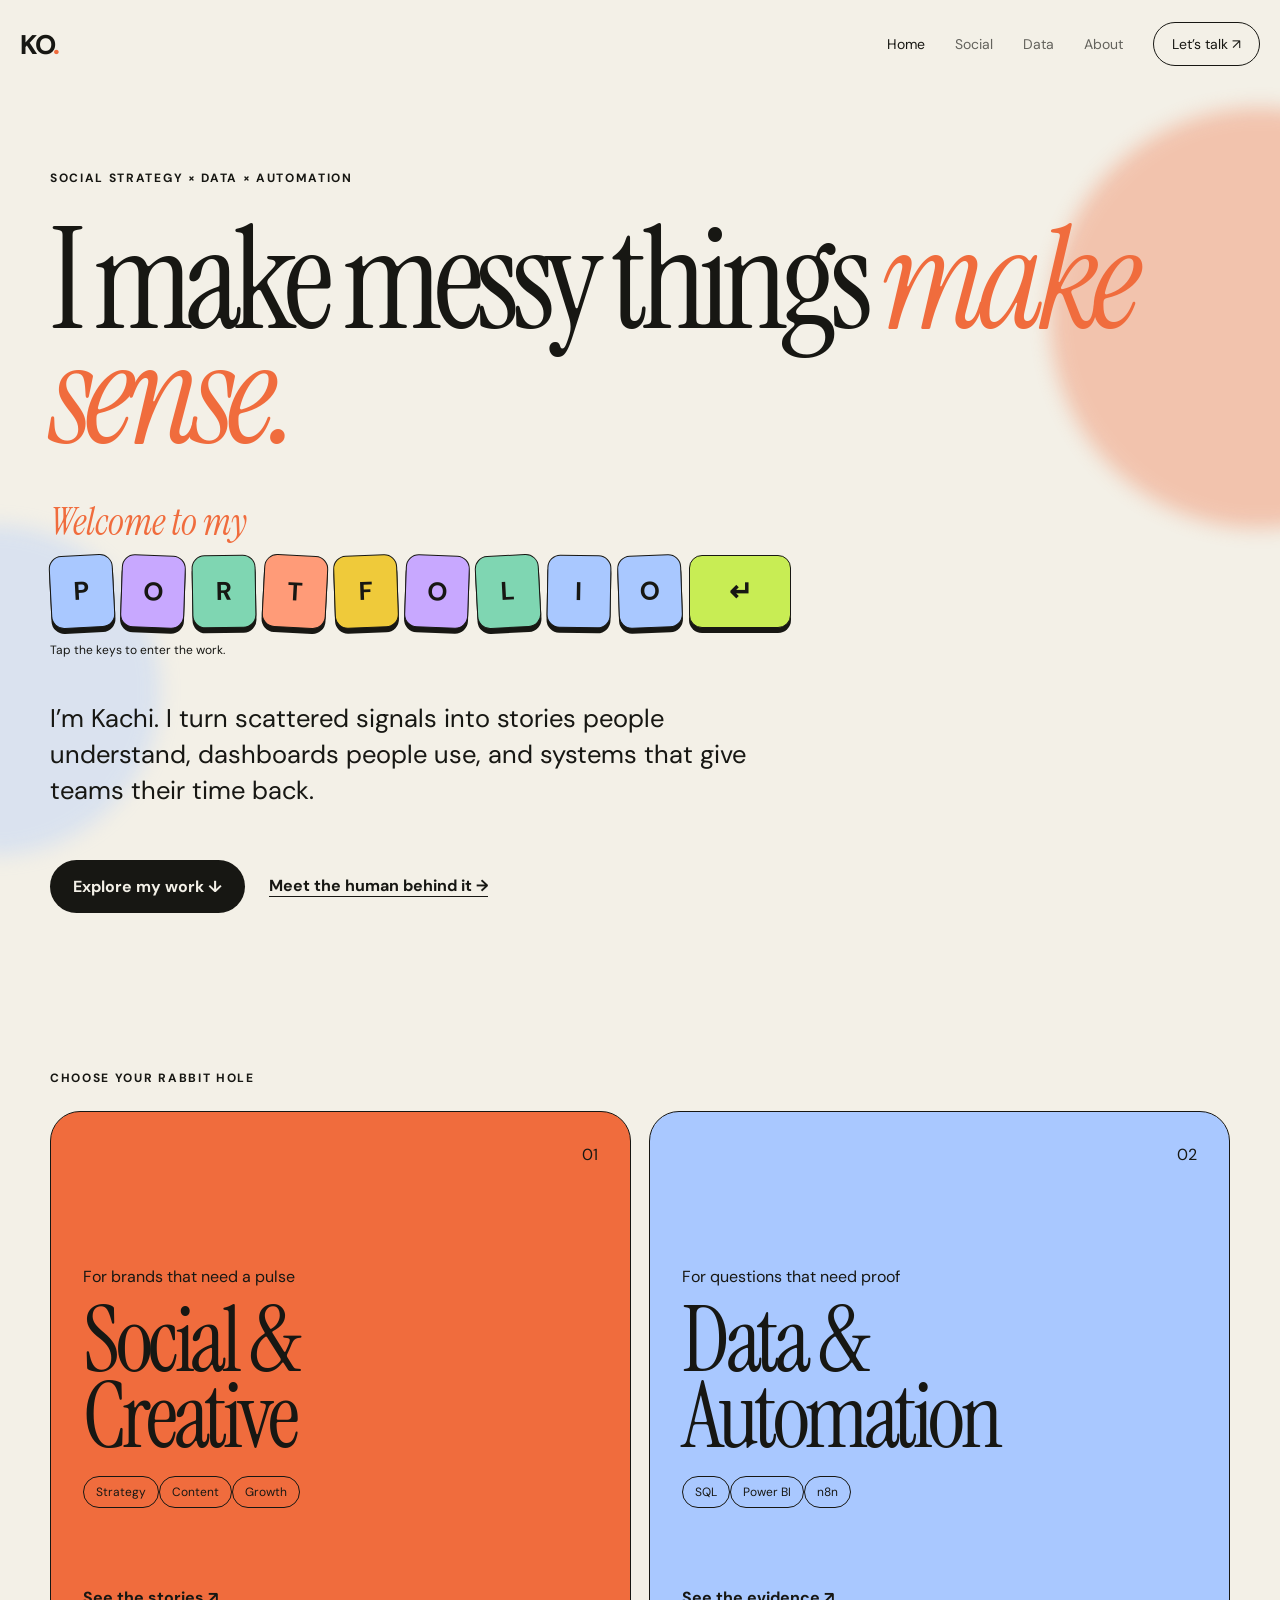
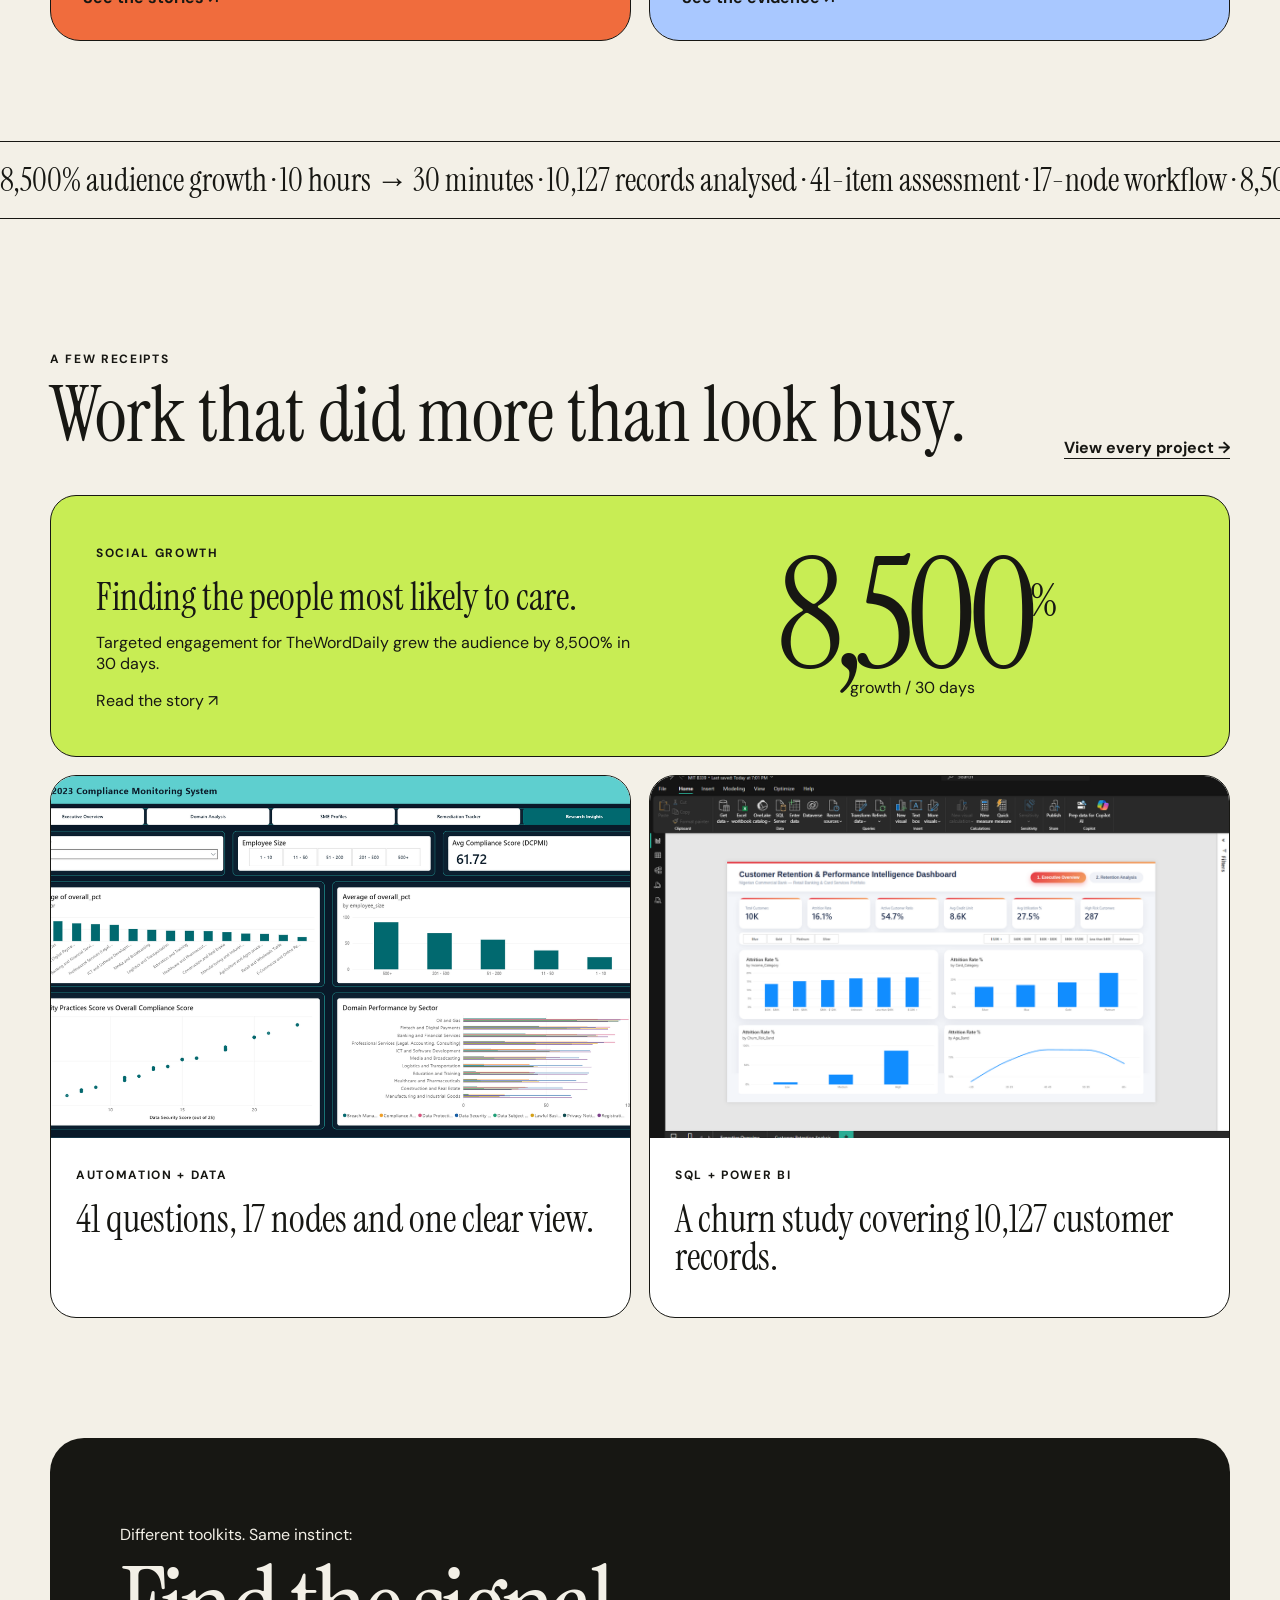
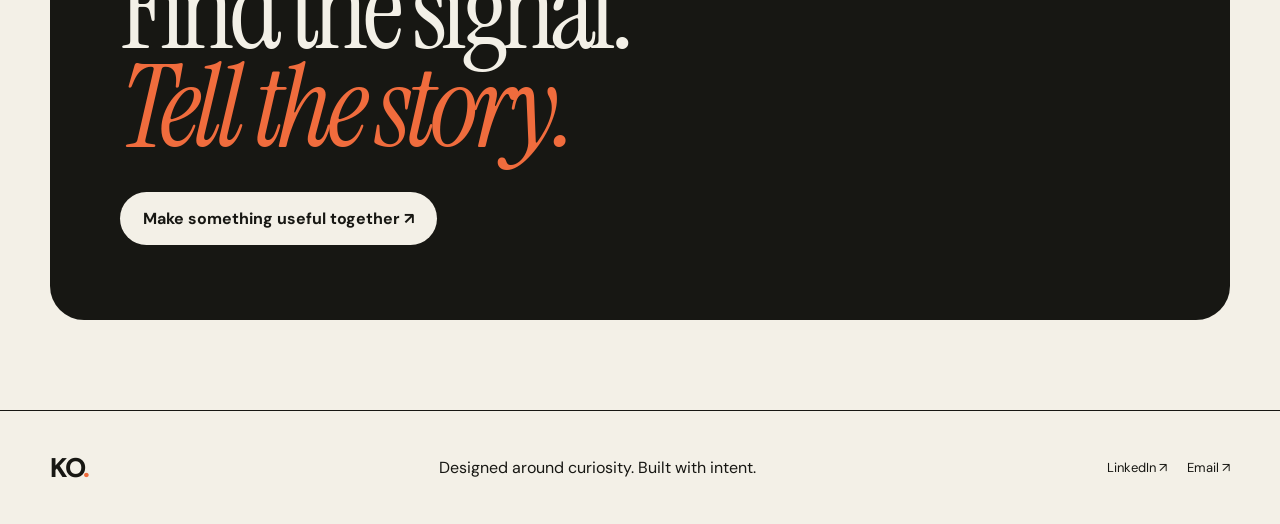
==== commit 77ba90f9: "Update About credentials and restore mail contact" ====
--- a/index.html
+++ b/index.html
@@ -1,5 +1,5 @@
-<!doctype html><html lang="en"><head><meta charset="utf-8"><meta name="viewport" content="width=device-width,initial-scale=1"><meta name="description" content="Kachi Ochemba — social strategist, data analyst and automation builder."><title>Kachi Ochemba — Making messy things make sense</title><link rel="icon" href="assets/favicon.svg" type="image/svg+xml"><link rel="stylesheet" href="styles.css"></head><body data-page="home"><div class="orb orb-a"></div><div class="orb orb-b"></div><header class="site-header"><a class="mark" href="index.html">KO<span>.</span></a><button class="menu">Menu</button><nav><a class="active" href="index.html">Home</a><a href="socials.html">Social</a><a href="data.html">Data</a><a href="about.html">About</a><a class="nav-cta" href="about.html#contact">Let’s talk ↗</a></nav></header><main>
-<section class="hero wrap reveal"><p class="eyebrow">Social strategy × data × automation</p><h1>I make messy things <em>make sense.</em></h1><p class="welcome-line">Welcome to my</p><a class="key-deck" href="#choose" aria-label="Enter Kachi Ochemba’s portfolio"><span style="--r:-3deg">P</span><span style="--r:2deg">O</span><span style="--r:-1deg">R</span><span style="--r:3deg">T</span><span style="--r:-2deg">F</span><span style="--r:2deg">O</span><span style="--r:-3deg">L</span><span style="--r:1deg">I</span><span style="--r:-2deg">O</span><span class="enter-key">↵</span></a><p class="key-hint">Tap the keys to enter the work.</p><p class="hero-copy">I’m Kachi. I turn scattered signals into stories people understand, dashboards people use, and systems that give teams their time back.</p><div class="hero-actions"><a class="button dark" href="#choose">Explore my work ↓</a><a class="text-link" href="about.html">Meet the human behind it →</a></div><div class="hero-note">Based in Abuja · working remotely</div></section>
+<!doctype html><html lang="en"><head><meta charset="utf-8"><meta name="viewport" content="width=device-width,initial-scale=1"><meta name="description" content="Kachi Ochemba | social strategist, data analyst and automation builder."><title>Kachi Ochemba | Making messy things make sense</title><link rel="icon" href="assets/favicon.svg" type="image/svg+xml"><link rel="stylesheet" href="styles.css"></head><body data-page="home"><div class="orb orb-a"></div><div class="orb orb-b"></div><header class="site-header"><a class="mark" href="index.html">KO<span>.</span></a><button class="menu" type="button" aria-expanded="false" aria-label="Open navigation">Menu</button><nav><a class="active" href="index.html">Home</a><a href="socials.html">Social</a><a href="data.html">Data</a><a href="about.html">About</a><a class="nav-cta" href="about.html#contact">Let’s talk ↗</a></nav></header><main>
+<section class="hero wrap reveal"><p class="eyebrow">Social strategy × data × automation</p><h1>I make messy things <em>make sense.</em></h1><p class="welcome-line">Welcome to my</p><a class="key-deck" href="#choose" aria-label="Enter Kachi Ochemba’s portfolio"><span style="--r:-3deg">P</span><span style="--r:2deg">O</span><span style="--r:-1deg">R</span><span style="--r:3deg">T</span><span style="--r:-2deg">F</span><span style="--r:2deg">O</span><span style="--r:-3deg">L</span><span style="--r:1deg">I</span><span style="--r:-2deg">O</span><span class="enter-key">↵</span></a><p class="key-hint">Tap the keys to enter the work.</p><p class="hero-copy">I’m Kachi. I turn scattered signals into stories people understand, dashboards people use, and systems that give teams their time back.</p><div class="hero-actions"><a class="button dark" href="#choose">Explore my work ↓</a><a class="text-link" href="about.html">Meet the human behind it →</a></div></section>
 <section id="choose" class="choice wrap reveal"><p class="section-kicker">Choose your rabbit hole</p><div class="choice-grid"><a class="choice-card social-card" href="socials.html"><span class="choice-no">01</span><div><p>For brands that need a pulse</p><h2>Social &amp;<br>Creative</h2><span class="pill">Strategy</span><span class="pill">Content</span><span class="pill">Growth</span></div><strong>See the stories ↗</strong></a><a class="choice-card data-card" href="data.html"><span class="choice-no">02</span><div><p>For questions that need proof</p><h2>Data &amp;<br>Automation</h2><span class="pill">SQL</span><span class="pill">Power BI</span><span class="pill">n8n</span></div><strong>See the evidence ↗</strong></a></div></section>
 <section class="ticker"><div>8,500% audience growth · 10 hours → 30 minutes · 10,127 records analysed · 41-item assessment · 17-node workflow · 8,500% audience growth ·</div></section>
 <section class="featured wrap reveal"><div class="section-head"><div><p class="eyebrow">A few receipts</p><h2>Work that did more than look busy.</h2></div><a class="text-link" href="data.html">View every project →</a></div><div class="feature-grid"><article class="feature feature-wide"><div><span class="tag">SOCIAL GROWTH</span><h3>Finding the people most likely to care.</h3><p>Targeted engagement for TheWordDaily grew the audience by 8,500% in 30 days.</p><a href="socials.html#theworddaily">Read the story ↗</a></div><div class="metric-art"><strong>8,500<sup>%</sup></strong><span>growth / 30 days</span></div></article><a class="feature image-feature" href="project.html?id=ndpa"><img src="assets/imported/ndpa-1.png" alt="NDPA readiness dashboard"><div><span class="tag">AUTOMATION + DATA</span><h3>41 questions, 17 nodes and one clear view.</h3></div></a><a class="feature image-feature" href="project.html?id=retention"><img src="assets/imported/retention-1.png" alt="Customer retention dashboard"><div><span class="tag">SQL + POWER BI</span><h3>A churn study covering 10,127 customer records.</h3></div></a></div></section>
--- a/styles.css
+++ b/styles.css
@@ -1,8 +1,9 @@
-@import url('enhancements.css');@import url('motion.css');@import url('interactions-v2.css');@import url('https://fonts.googleapis.com/css2?family=DM+Sans:wght@400;500;600;700&family=Instrument+Serif:ital@0;1&display=swap');
+@import url('enhancements.css');@import url('motion.css');@import url('interactions-v2.css');@import url('refinement.css');@import url('https://fonts.googleapis.com/css2?family=DM+Sans:wght@400;500;600;700&family=Instrument+Serif:ital@0;1&display=swap');
 :root{--ink:#171713;--paper:#f3f0e7;--orange:#f06c3d;--lime:#c8ed54;--blue:#a9c8ff;--line:rgba(23,23,19,.18);--serif:'Instrument Serif',Georgia,serif;--sans:'DM Sans',Arial,sans-serif}*{box-sizing:border-box}html{scroll-behavior:smooth}body{margin:0;background:var(--paper);color:var(--ink);font-family:var(--sans);overflow-x:hidden}a{color:inherit;text-decoration:none}img,video{display:block;max-width:100%}.wrap{width:min(1180px,calc(100% - 40px));margin:auto}.site-header{height:88px;width:min(1260px,calc(100% - 40px));margin:auto;display:flex;align-items:center;justify-content:space-between;position:relative;z-index:20}.mark{font-size:27px;font-weight:800;letter-spacing:-2px}.mark span{color:var(--orange)}nav{display:flex;align-items:center;gap:30px;font-size:14px}nav a{opacity:.65}nav a:hover,nav a.active{opacity:1}.nav-cta{border:1px solid var(--ink);border-radius:99px;padding:12px 18px;opacity:1}.menu{display:none;border:0;background:transparent;font:inherit}.orb{position:fixed;z-index:-1;border-radius:50%;filter:blur(10px);opacity:.34;pointer-events:none;animation:drift 12s ease-in-out infinite alternate}.orb-a{width:420px;height:420px;background:var(--orange);right:-190px;top:12%}.orb-b{width:330px;height:330px;background:var(--blue);left:-170px;bottom:5%;animation-delay:-5s}@keyframes drift{to{transform:translate3d(35px,-45px,0) scale(1.08)}}
 .eyebrow,.section-kicker,.tag{font-size:12px;font-weight:700;letter-spacing:.14em;text-transform:uppercase}.hero{min-height:calc(100vh - 88px);display:flex;flex-direction:column;justify-content:center;padding:70px 0 45px}.hero h1,.page-hero h1,.about-hero h1{font-family:var(--serif);font-size:clamp(72px,11vw,160px);line-height:.82;letter-spacing:-.055em;margin:25px 0;max-width:1100px;font-weight:400}.hero h1 em,.page-hero h1 em,.about-hero h1 em,.closing em,.contact em{color:var(--orange);font-weight:400}.hero-copy,.page-hero>p:last-child{font-size:clamp(18px,2vw,27px);line-height:1.4;max-width:720px}.hero-actions{display:flex;gap:24px;align-items:center;margin-top:25px}.button{padding:16px 23px;border-radius:99px;display:inline-block;font-weight:700}.dark{background:var(--ink);color:var(--paper)}.light{background:var(--paper);color:var(--ink)}.text-link{font-weight:700;border-bottom:1px solid}.hero-note{margin-top:auto;font-size:13px;opacity:.65}.choice{padding:100px 0}.choice-grid{display:grid;grid-template-columns:1fr 1fr;gap:18px;margin-top:25px}.choice-card{min-height:530px;border:1px solid var(--ink);border-radius:30px;padding:32px;display:flex;flex-direction:column;justify-content:space-between;transition:.45s cubic-bezier(.2,.8,.2,1);overflow:hidden}.choice-card:hover{transform:translateY(-8px) rotate(-.5deg);box-shadow:10px 12px 0 var(--ink)}.social-card{background:var(--orange)}.data-card{background:var(--blue)}.choice-no{align-self:flex-end}.choice-card h2{font:400 clamp(58px,7vw,98px)/.85 var(--serif);letter-spacing:-.05em;margin:10px 0 25px}.pill{border:1px solid;border-radius:99px;padding:7px 12px;font-size:12px}.ticker{border-block:1px solid;overflow:hidden;padding:17px 0;white-space:nowrap}.ticker div{font:32px var(--serif);animation:ticker 25s linear infinite}@keyframes ticker{to{transform:translateX(-50%)}}.featured{padding:120px 0}.section-head{display:flex;justify-content:space-between;align-items:end;gap:30px;margin-bottom:36px}.section-head h2,.process h2{font:400 clamp(48px,6vw,82px)/.95 var(--serif);margin:8px 0}.feature-grid{display:grid;grid-template-columns:1fr 1fr;gap:18px}.feature{border:1px solid;border-radius:26px;overflow:hidden;background:#fff;transition:.35s}.feature:hover,.project-card:hover{transform:translateY(-6px)}.feature-wide{grid-column:1/-1;background:var(--lime);display:grid;grid-template-columns:1fr 1fr;padding:45px}.feature h3{font:400 38px/1 var(--serif);margin:16px 0}.metric-art{display:flex;flex-direction:column;justify-content:center;align-items:center}.metric-art strong{font:400 clamp(80px,12vw,170px)/.8 var(--serif);letter-spacing:-.06em}.metric-art sup{font-size:.3em}.image-feature img{width:100%;aspect-ratio:16/10;object-fit:cover}.image-feature div{padding:25px}.closing{background:var(--ink);color:var(--paper);border-radius:34px;padding:70px;margin-bottom:90px}.closing h2,.contact h2{font:400 clamp(62px,9vw,125px)/.85 var(--serif);letter-spacing:-.05em;margin:15px 0 35px}
 .page-hero{padding:100px 0 80px}.page-hero h1{font-size:clamp(70px,10vw,145px)}.social-proof{display:grid;grid-template-columns:repeat(3,1fr);border-block:1px solid}.social-proof div{padding:35px;border-right:1px solid;display:flex;flex-direction:column}.social-proof div:last-child{border:0}.social-proof strong{font:400 48px var(--serif)}.social-proof span{font-size:13px}.case-list{padding:100px 0}.social-case{display:grid;grid-template-columns:55px 1.1fr .9fr;gap:32px;padding:70px 0;border-top:1px solid;align-items:center}.social-case.reverse .case-story{order:3}.social-case.reverse .case-visual,.social-case.reverse .case-video{order:2}.case-index{align-self:start;font:26px var(--serif)}.case-story h2{font:400 clamp(46px,5vw,74px)/.95 var(--serif);margin:12px 0}.lead{font-size:19px;line-height:1.55}.story-grid{display:grid;grid-template-columns:1fr 1fr;gap:24px}.story-grid h3{font-size:13px;text-transform:uppercase;letter-spacing:.1em}.story-grid p{line-height:1.55}.case-visual,.case-video{width:100%;max-height:600px;object-fit:cover;border:1px solid;border-radius:24px;background:#111}.case-visual.portrait{object-position:top}.reel-room{background:var(--ink);color:var(--paper);padding:90px 0}.video-row{display:grid;grid-template-columns:repeat(3,1fr);gap:18px}.video-row video{width:100%;aspect-ratio:9/16;object-fit:cover;border-radius:22px;border:1px solid #555}.process{padding:100px 0}.process ol{list-style:none;padding:0;border-top:1px solid}.process li{display:grid;grid-template-columns:60px 180px 1fr;padding:24px 0;border-bottom:1px solid;align-items:center}.process b{font:32px var(--serif)}
 .project-grid{display:grid;grid-template-columns:1fr 1fr;gap:24px;padding-bottom:110px}.project-card{border:1px solid;border-radius:25px;overflow:hidden;background:#fff;transition:.35s}.hero-project{grid-column:1/-1;display:grid;grid-template-columns:1.2fr .8fr}.project-image{background:#dde7ee;padding:18px;display:flex;align-items:center}.project-image img{width:100%;aspect-ratio:16/10;object-fit:contain}.project-copy{padding:30px}.project-copy>span{font-size:11px;letter-spacing:.12em}.project-copy h2{font:400 40px/1 var(--serif);margin:16px 0}.project-copy p{line-height:1.55}.project-copy b{font-size:13px}.project-detail-hero{padding:85px 0 45px}.project-detail-hero h1{font:400 clamp(60px,9vw,125px)/.85 var(--serif);letter-spacing:-.05em;margin:20px 0}.project-meta{display:flex;flex-wrap:wrap;gap:8px}.project-meta span{border:1px solid;border-radius:99px;padding:7px 11px;font-size:11px}.project-gallery{display:grid;grid-template-columns:repeat(2,1fr);gap:18px}.project-gallery img{width:100%;border:1px solid;border-radius:20px}.project-narrative{display:grid;grid-template-columns:repeat(2,1fr);gap:40px;padding:80px 0}.project-narrative h2{font:400 50px var(--serif);margin:0}.project-narrative h3{font-size:13px;letter-spacing:.12em;text-transform:uppercase;margin-top:30px}.project-narrative p{font-size:18px;line-height:1.65}.resource-links{display:flex;gap:12px;flex-wrap:wrap}.resource-links a{border:1px solid;border-radius:99px;padding:12px 17px;font-weight:700}
 .about-hero{display:grid;grid-template-columns:1.2fr .8fr;gap:60px;align-items:center;padding:80px 0}.about-hero h1{font-size:clamp(58px,7vw,105px)}.about-hero p{font-size:20px;line-height:1.6}.about-hero figure{margin:0}.about-hero img{width:100%;max-height:650px;object-fit:cover;border-radius:200px 200px 20px 20px;border:1px solid}.about-hero figcaption{text-align:center;font-size:12px;margin-top:10px}.about-body{display:grid;grid-template-columns:1fr 1fr;gap:70px;border-block:1px solid;padding:90px 0}.about-body h2{font:400 60px/1 var(--serif);margin:12px 0}.about-body p{font-size:18px;line-height:1.7}.tool-belt{padding:80px 0}.tool-belt div{display:flex;flex-wrap:wrap;gap:10px;margin-top:25px}.tool-belt span{font:30px var(--serif);border:1px solid;border-radius:99px;padding:10px 19px}.contact{background:var(--orange);border:1px solid;border-radius:30px;padding:60px;margin-bottom:90px}.email-link{font-size:clamp(20px,3vw,42px);border-bottom:2px solid}.contact-links{display:flex;gap:25px;margin-top:35px}footer{border-top:1px solid;padding:30px max(20px,calc((100vw - 1180px)/2));display:flex;justify-content:space-between;align-items:center}footer div{display:flex;gap:20px;font-size:13px}
 .reveal{opacity:0;transform:translateY(28px);transition:opacity .8s,transform .8s}.reveal.visible{opacity:1;transform:none}@media(max-width:780px){.site-header{height:70px}.menu{display:block}nav{display:none;position:absolute;top:65px;left:0;right:0;background:var(--paper);border:1px solid;padding:20px;border-radius:18px;flex-direction:column;align-items:flex-start}nav.open{display:flex}.hero{min-height:85vh}.hero h1{font-size:70px}.choice-grid,.feature-grid,.project-grid,.about-hero,.about-body,.project-narrative{grid-template-columns:1fr}.choice-card{min-height:400px}.feature-wide,.hero-project{grid-column:auto;display:block}.metric-art{padding-top:55px}.social-proof{grid-template-columns:1fr}.social-proof div{border-right:0;border-bottom:1px solid}.social-case{grid-template-columns:35px 1fr}.case-visual,.case-video{grid-column:2}.social-case.reverse .case-story,.social-case.reverse .case-visual,.social-case.reverse .case-video{order:initial}.video-row{grid-template-columns:1fr 1fr 1fr;overflow:auto}.video-row video{min-width:240px}.story-grid{grid-template-columns:1fr}.process li{grid-template-columns:45px 100px 1fr}.project-gallery{grid-template-columns:1fr}.about-hero figure{width:80%;margin:auto}.contact{padding:35px 22px}.contact-links,footer{flex-direction:column;align-items:flex-start}.section-head{align-items:flex-start;flex-direction:column}}@media(prefers-reduced-motion:reduce){*{scroll-behavior:auto!important;animation:none!important;transition:none!important}.reveal{opacity:1;transform:none}}
+.credentials{padding:90px 0}.credential-grid{display:grid;grid-template-columns:repeat(3,1fr);gap:16px;margin:24px 0}.credential-card{border:1px solid;border-radius:22px;padding:24px;background:rgba(255,255,255,.52);display:flex;min-height:260px;flex-direction:column;transition:transform .3s ease,box-shadow .3s ease}.credential-card:hover,.credential-card:focus-visible{transform:translateY(-5px) rotate(-.35deg);box-shadow:7px 8px 0 var(--ink)}.credential-card span{font-size:12px;letter-spacing:.08em;text-transform:uppercase}.credential-card h3{font:400 34px/1.05 var(--serif);margin:20px 0 10px}.credential-card p{line-height:1.5}.credential-card b{margin-top:auto;font-size:13px}@media(max-width:780px){.credential-grid{grid-template-columns:1fr}.credential-card{min-height:220px}}
 
